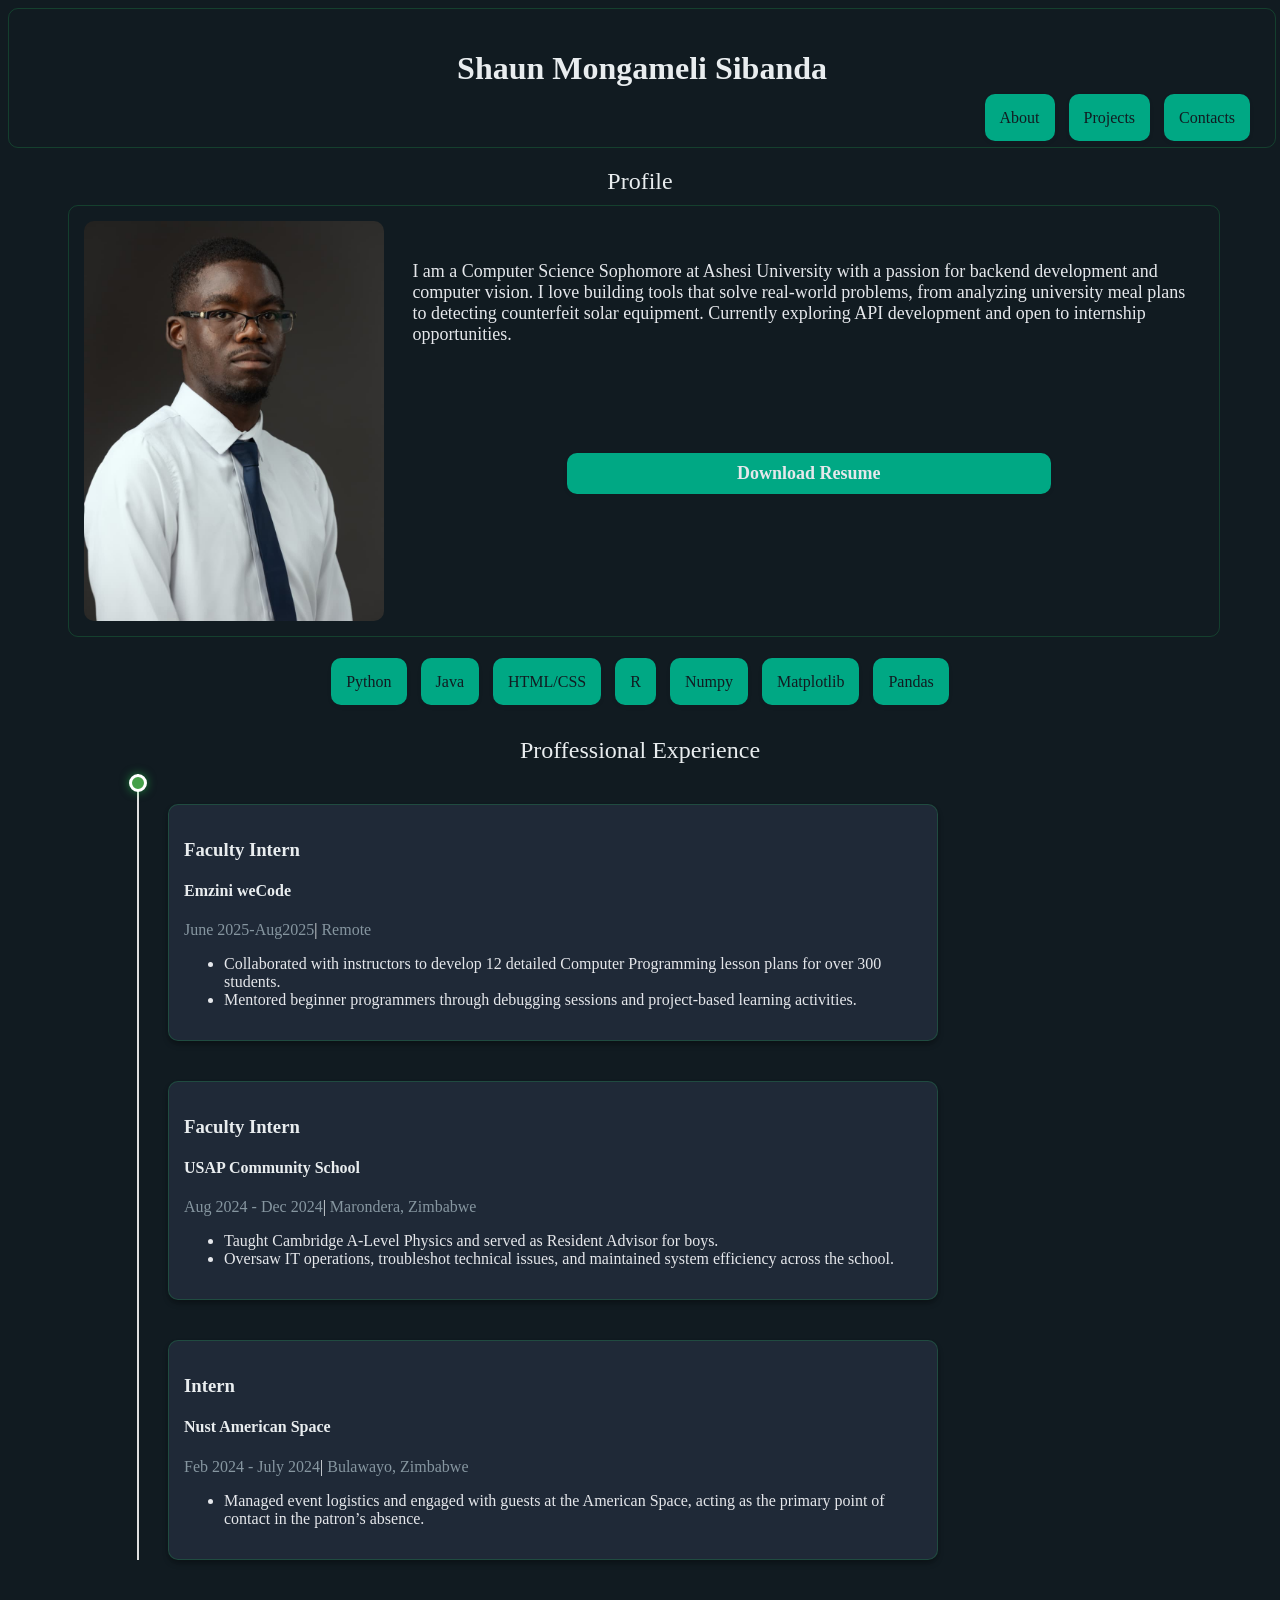
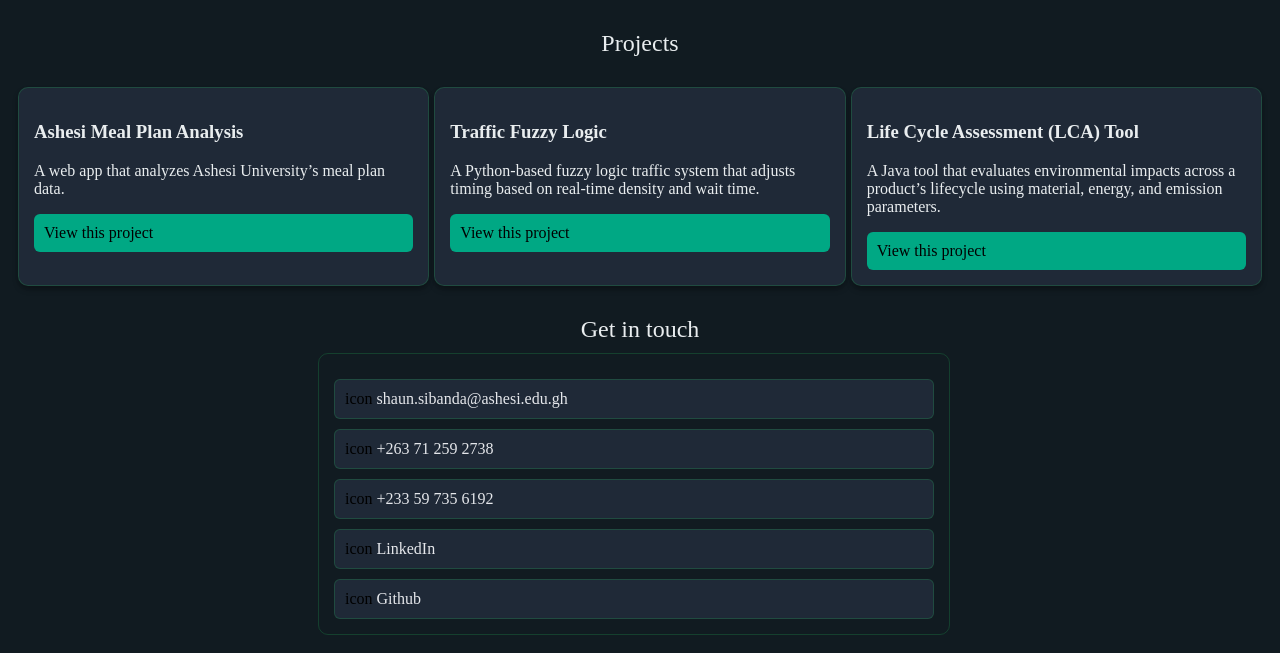
==== index.html @ 1f862bcc "removed the other paragraph" ====
<!DOCTYPE html>
<head>
    <title> Shaun Monga's Portfolio</title>
    <link rel="stylesheet" href="style.css">
    <meta name ="viewport" content="width=device-width, initial-scale=1.0">
</head> 

<body>
    <header>
        <h1>Shaun Mongameli Sibanda</h1>
        <nav class = "navigation">
            
            <a href="#about" class = "navig">About</a>
            <a href="#projects" class = "navig" >Projects</a>
            <a href="#contacts" class = "navig">Contacts</a>
            
        </nav>
    </header>
    <section id = "about">
    <h2 class = "headings">Profile</h2>
    
    <div class="container">
    <img src ="profile.jpeg" class = "image">
    <pre class = "text">I am a Computer Science Sophomore at Ashesi University with a passion for backend development and
computer vision. I love building tools that solve real-world problems, from analyzing university meal plans
to detecting counterfeit solar equipment. Currently exploring API development and open to internship
opportunities.

<br>
                    <h4 class="resume"><a href="resume.pdf" download>Download Resume</a></h4>
                               
        </pre>
    </div>
    <br>
    <br>
    <div class="skills">
        <a class ="skill">Python</a>
        <a class ="skill">Java</a>
        <a class ="skill">HTML/CSS</a>
        <a class ="skill">R</a>
        <a class ="skill">Numpy</a>
        <a class ="skill">Matplotlib</a>
        <a class ="skill">Pandas</a>

    </div>
    

        
        

    
    
    </div>
    <br>
    <br>
    <div class ="work">
        <h2  class = "headings">Proffessional Experience</h2>
        <div class ="timeline-container">
            <div class ="timeline-line"></div>
            <div class="timeline-ball"></div>
            <div class ="timeline-content">
                <div class="job">
                    <h3>Faculty Intern</h3>
                    <h4>Emzini weCode</h4>
                    <span>June 2025-Aug2025</span>|
                    <span>Remote</span>
                    <ul class="bullets">
                        <li>Collaborated with instructors to develop 12 detailed Computer Programming lesson plans for over 300 students.</li>
                        <li>Mentored beginner programmers through debugging sessions and project-based learning activities.</li>
                    </ul>
                </div>
                <div class="job">
                    <h3>Faculty Intern</h3>
                    <h4>USAP Community School</h4>
                    <span>Aug 2024 - Dec 2024</span>|
                    <span>Marondera, Zimbabwe</span>
                    <ul class="bullets">
                        <li>Taught Cambridge A-Level Physics and served as Resident Advisor for boys.</li>
                        <li>Oversaw IT operations, troubleshot technical issues, and maintained system efficiency across the school.</li>
                    </ul>
                </div>
                <div class="job">
                    <h3>Intern</h3>
                    <h4>Nust American Space</h4>
                    <span>Feb 2024 - July 2024</span>|
                    <span>Bulawayo, Zimbabwe</span>
                    <ul class="bullets">
                        <li>Managed event logistics and engaged with guests at the American Space, acting as the primary point of contact in the patron’s absence.</li>
                        
                    </ul>
                </div>
            </div>
        </div>
    </div>
    </section>
  
   
    <section id = "projects"> 
        <h2 class ="headings">Projects</h2>
        <div class = "grid">
        <div class = "card">
            <h3>Ashesi Meal Plan Analysis</h3>
            <p> A web app that analyzes Ashesi University’s meal plan data.</p>
            <a href = "https://github.com/avatarmongacancode34/Meal-Plan-Analysis.git"> View this project</a>
            
        </div>
        <div class = "card">
            <h3> Traffic Fuzzy Logic</h3>
            <p>A Python-based fuzzy logic traffic system that adjusts timing based on real-time density and wait time.</p>
            <a href = "https://github.com/avatarmongacancode34/Discrete_final"> View this project</a>
             </div>
        <div class ="card">
            <h3>Life Cycle Assessment (LCA) Tool</h3>
            <p>A Java tool that evaluates environmental impacts across a product’s lifecycle using material, energy, and emission parameters.</p>
            <a href = "https://github.com/AstroPolymorphius/ECOCYCLE/tree/main/ECOCYCLE%20PROJECT"> View this project</a>

        </div>
       
        </div>
        </section>
        <section id ="contacts">
            <h2 class = "headings">Get in touch </h2>
            <div class = "contacts-container">
                <div class = "contact">
                   icon <a href="mailto:shaun.sibanda@ashesi.edu.gh">shaun.sibanda@ashesi.edu.gh</a>
                </div>
                <div class = "contact">
                    icon <a href="tel:+263712592738">+263 71 259 2738</a>
                </div>
                <div class = "contact">
                    icon <a href="tel:+233597356192">+233 59 735 6192</a>
                </div>
                <div class = "contact">
                    icon <a href="https://www.linkedin.com/in/shaun-monga">LinkedIn</a>
                </div>
                <div class = "contact">
                    icon <a href="https://github.com/avatarmongacancode34">Github</a>
                </div>

                


            </div>

        </section>
       
        
        
       
    
    
</body>


</html>
---- style.css ----
header,footer {
          padding: 20px;
          text-align: center;
          border-radius: 10px;
          transition: transform 0.2s;
          border: 1px solid rgba(37,211,102,0.2);
          width: 97%;
          
          
      }

body {
          font-family: 'Times New Roman', Times, serif;
          background:#111B21;
          color:#E9edef;
          font-weight: 500;
          background-image: linear-gradient(rgba(255,255,255,0.05) 1px transparent 1px),near-gradient(90deg,rgba(255,255,255,0.05) 1px transparent 1px);
          background-size: 40px 40px;
          background-attachment: fixed;


         
          
      }

.card {
          background: #1F2937;
          padding: 15px;
          border-radius: 10px;
          box-shadow: 0 4px 6px -1px rgba(0,0,0,0.3), 0 2px 4px -1px rgba(0,0,0,0.1);
          transition: transform 0.2s;
          border: 1px solid rgba(37,211,102,0.2);
      }
.grid {
          display: grid;
          grid-template-columns: repeat(auto-fit, minmax(100px, 1fr));
          gap: 5px;
          margin-top: 20px;
          grid-column: span 1;
      }
.card:hover {
          transform: translateY(-4px);
          box-shadow: 0 6px 12px rgba(0,0,0,0.1);
      }


.card a:hover{
    background: #005c4b;
}


.card a {
          text-decoration: none;
          display: block;
          padding: 10px;
          background: #00a884;
          color: black;
          border-radius: 6px;
          font-weight: 500;
          margin-top: 10px;
      }
.image{
    position: relative;
    top: 0;
    left: 0;
    width: 300px;
    border-radius: 10px;
    margin-right: 10px;

}
.container{
    display: flex;
    align-items: center;
    padding: 15px;
    border-radius: 10px;
    transition: transform 0.2s;
    border: 1px solid rgba(37,211,102,0.2);
    width: 90%;
    margin-left: 50px;
}
.text{
    text-decoration: none;
          display: block;
          padding: 10px;
          border-radius: 10px;
          font-weight: 500;
          margin: auto;
          font-family: 'Times New Roman', Times, serif;
          color: #E5E7EB;
          font-size: large;
          
}
.headings{
    text-align: center;
    text-decoration: none;
          display: block;
          padding: 10px;
         
          border-radius: 10px;
          font-weight: 500;
          margin: auto;
          width: 60%;
          
}
.navigation{
    padding: auto;
    text-align: end;
    

}
.navig{
    
          
          padding: 15px;
          border-radius: 10px;
          box-shadow: 0 2px 5px rgba(0,0,0,0.05);
          color:#111b21;
          transition: transform 0.2s;
          background: #00a884;
          margin: 0 5px;
      
}
.navig:hover {
          
          background: #005c4b;
      }
a{
    text-decoration: none;
    color: #E5E7EB ;
}
section{
    padding: 10px;
}
.timeline-container{
    position: relative;
   padding-left: 20px;
    max-width: 800px;
    margin-left: 100px;
}
.timeline-line{
    position: absolute;
    left:20px;
    top:0;
    bottom:0;
    width: 2px;
    background-color: #e0e0e0;
    z-index: 1;
    transform: translateX(-50%);
}
.timeline-ball{
    position: sticky;
    top:50px;
    left:20px;
    width: 12px;
    height: 12px;
    background-color: #45a049;
    border-radius: 50%;
    border: 3px solid white;
    box-shadow: 0 0 10px rgba(37, 235, 86, 0.5);
    z-index: 2;
    transform: translateX(-50%);
    margin-bottom: 12px;
}
.timeline-content{
    padding-left: 30px;

}
.job{
    margin-bottom: 40px;
    position: relative;
    background: #1F2937;
    padding: 15px;
    border-radius: 10px;
    box-shadow: 0 4px 6px -1px rgba(0,0,0,0.3), 0 2px 4px -1px rgba(0,0,0,0.1);
    transition: transform 0.2s;
    border: 1px solid rgba(37,211,102,0.2);
   
}

h1,h2,h3,h4,p,pre,header{
    color:#e9edef;
    
}
span{
    color:#8696a0;
}
li{
    color:#E5E7EB;
}
.contacts-container {
          
          padding: 15px;
          border-radius: 10px;
          
          transition: transform 0.2s;
          border: 1px solid rgba(37,211,102,0.2);
          margin-left: 300px;
          width: 600px;
      }
.contact{
        text-decoration: none;
          display: block;
          padding: 10px;
          background: #1F2937;
          color: black;
          border-radius: 6px;
          font-weight: 500;
          margin-top: 10px;
          border: 1px solid rgba(37,211,102,0.2);

}
.contact:hover{
    background: #00a884;

}
.skills{
    padding: auto;
    text-align: center;
    

}
.skill{
    
          
          padding: 15px;
          border-radius: 10px;
          box-shadow: 0 2px 5px rgba(0,0,0,0.05);
          color:#111b21;
          transition: transform 0.2s;
          background: #00a884;
          margin: 0 5px;
      
}
.resume{
    text-align: center;
        padding: 10px;
          border-radius: 10px;
          box-shadow: 0 2px 5px rgba(0,0,0,0.05);
          transition: transform 0.2s;
          background: #00a884;
          width: 60%;
          margin-left: 20%;
          
         

}
.resume:hover{
    background: #005c4b;

}
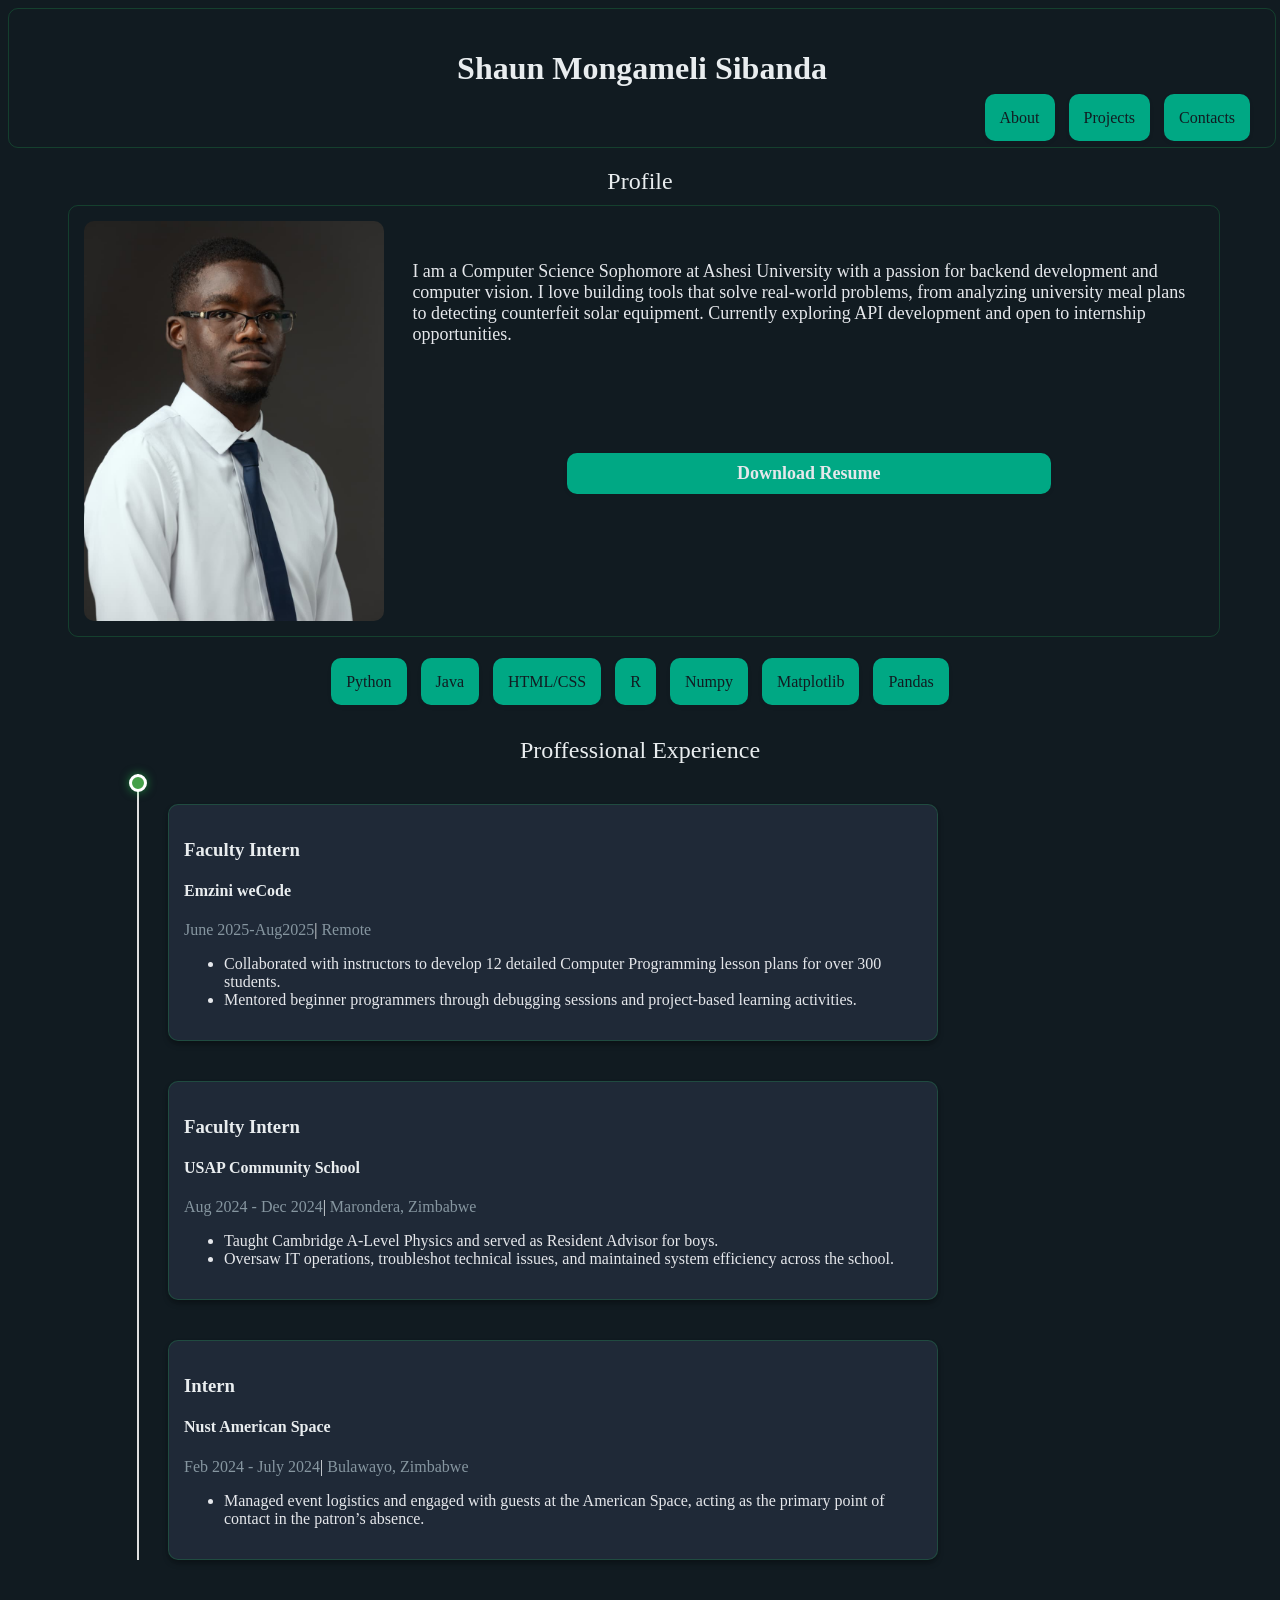
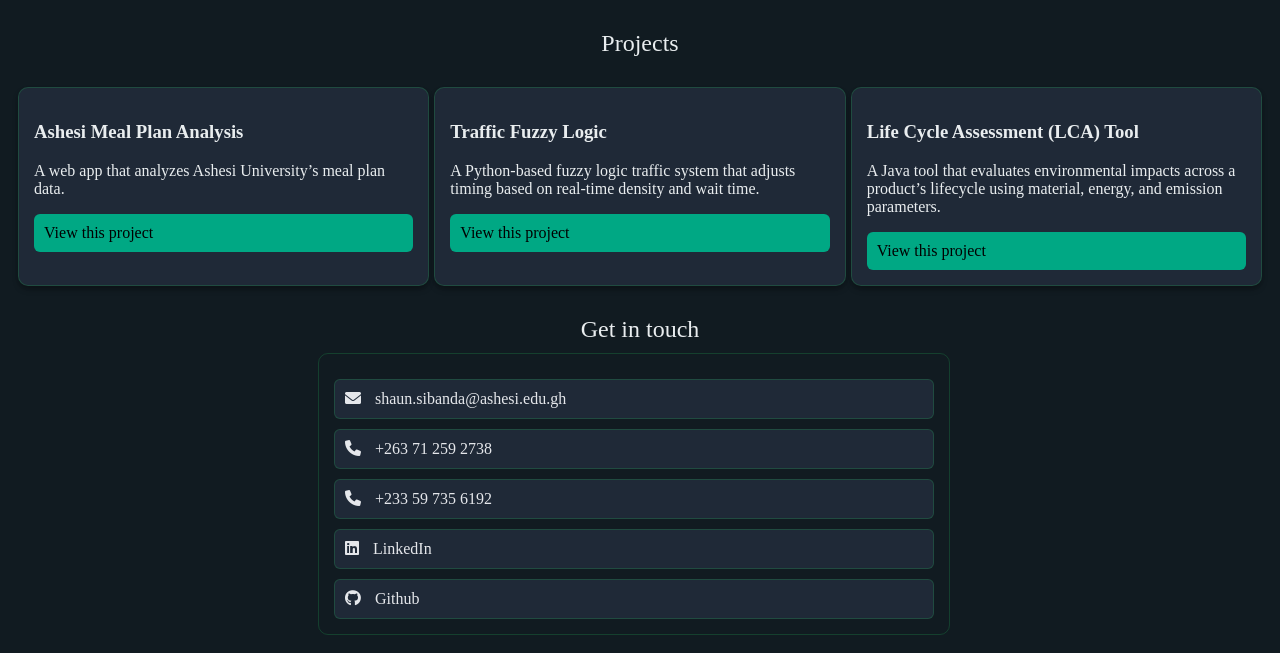
==== commit 8a4071e1: "fixed icons" ====
--- a/index.html
+++ b/index.html
@@ -3,7 +3,9 @@
     <title> Shaun Monga's Portfolio</title>
     <link rel="stylesheet" href="style.css">
     <meta name ="viewport" content="width=device-width, initial-scale=1.0">
-</head> 
+    <link rel ="icon" href="https://img.icons8.com/?size=100&id=111047&format=png&color=40C057" type="image/x-icon">
+</head>
+<link rel="stylesheet" href="https://cdnjs.cloudflare.com/ajax/libs/font-awesome/6.0.0/css/all.min.css"> 
 
 <body>
     <header>
@@ -122,19 +124,26 @@
             <h2 class = "headings">Get in touch </h2>
             <div class = "contacts-container">
                 <div class = "contact">
-                   icon <a href="mailto:shaun.sibanda@ashesi.edu.gh">shaun.sibanda@ashesi.edu.gh</a>
+                    <i class="fas fa-envelope"></i>
+                   <a href="mailto:shaun.sibanda@ashesi.edu.gh">shaun.sibanda@ashesi.edu.gh</a>
                 </div>
                 <div class = "contact">
-                    icon <a href="tel:+263712592738">+263 71 259 2738</a>
+
+                    <i class="fas fa-phone"></i>
+                    <a href="tel:+263712592738">+263 71 259 2738</a>
                 </div>
                 <div class = "contact">
-                    icon <a href="tel:+233597356192">+233 59 735 6192</a>
+                    <i class="fas fa-phone"></i>
+                    <a href="tel:+233597356192">+233 59 735 6192</a>
                 </div>
                 <div class = "contact">
-                    icon <a href="https://www.linkedin.com/in/shaun-monga">LinkedIn</a>
+                    <i class="fab fa-linkedin"></i>
+                    <a href="https://www.linkedin.com/in/shaun-monga">LinkedIn</a>
                 </div>
                 <div class = "contact">
-                    icon <a href="https://github.com/avatarmongacancode34">Github</a>
+                    <i class="fab fa-github"></i> 
+    <a href="https://github.com/avatarmongacancode34">Github</a>
+                    
                 </div>
 
                 
--- a/style.css
+++ b/style.css
@@ -249,3 +249,7 @@
     background: #005c4b;
 
 }
+.contact i{
+    color: #E5E7EB;
+    margin-right: 10px;
+}
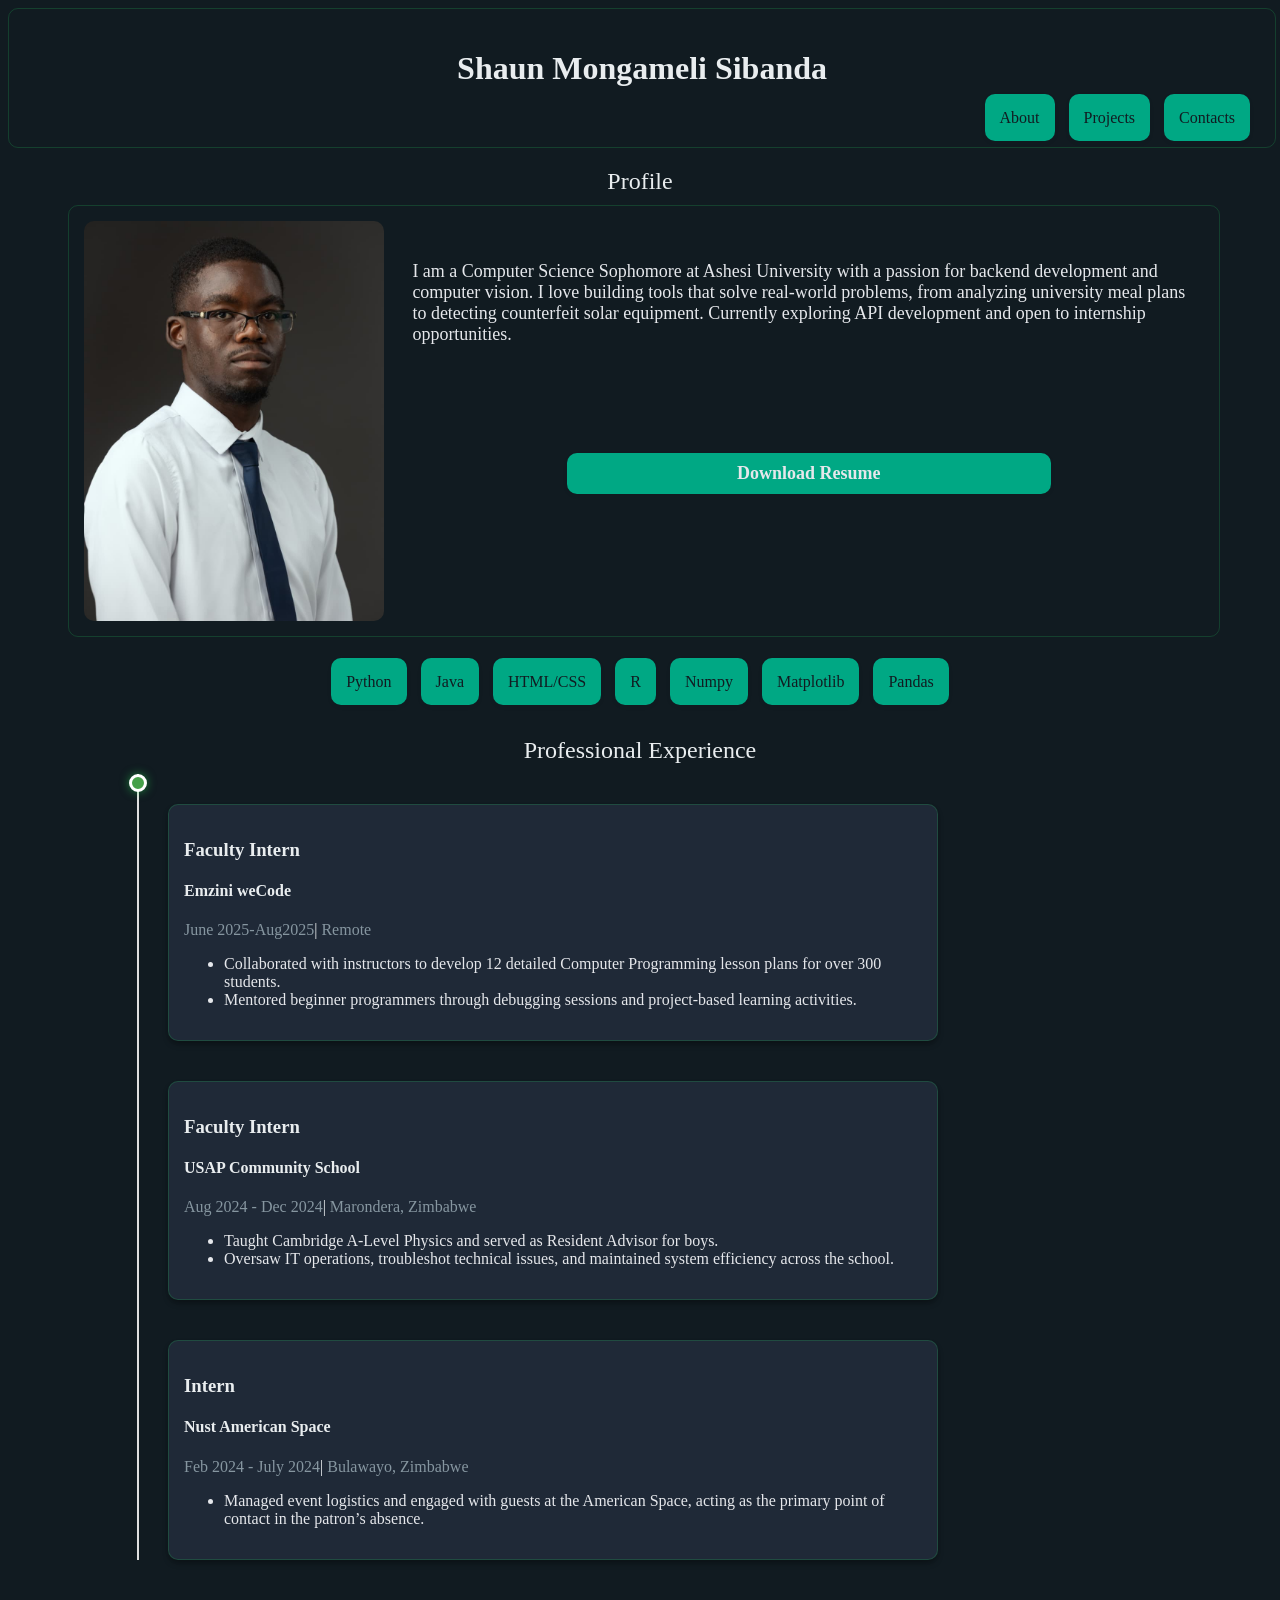
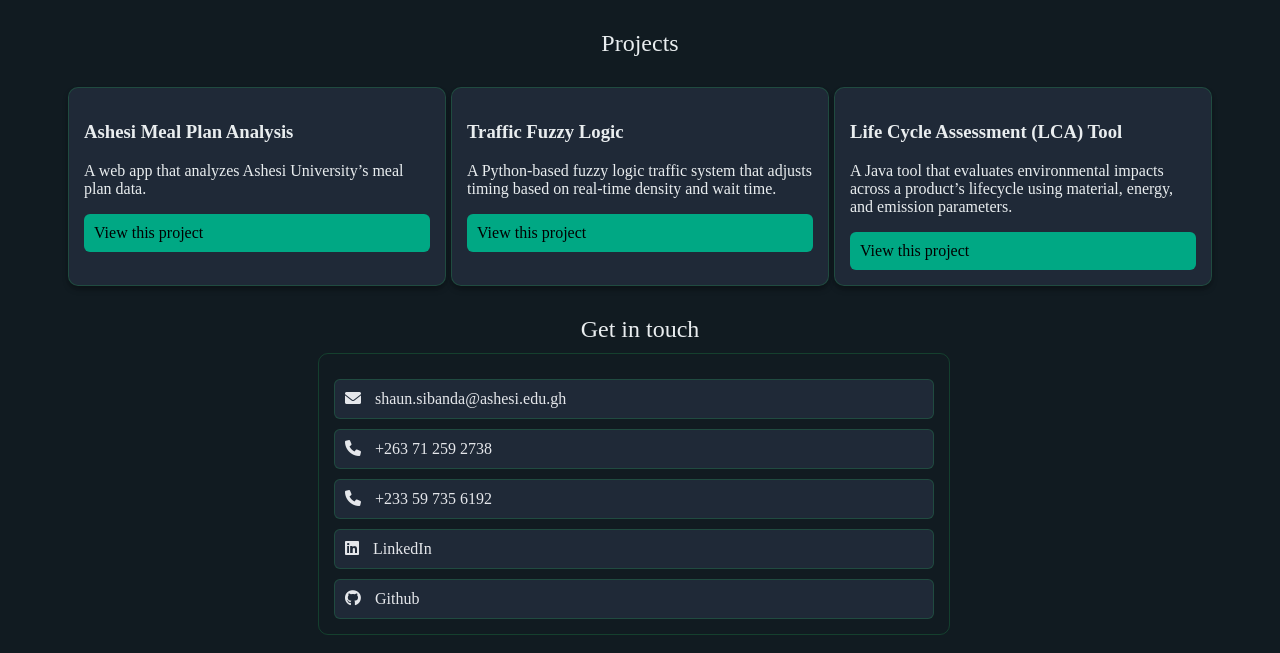
==== commit 384fad71: "fixed projects layout" ====
--- a/index.html
+++ b/index.html
@@ -56,7 +56,7 @@
     <br>
     <br>
     <div class ="work">
-        <h2  class = "headings">Proffessional Experience</h2>
+        <h2  class = "headings">Professional Experience</h2>
         <div class ="timeline-container">
             <div class ="timeline-line"></div>
             <div class="timeline-ball"></div>
@@ -97,7 +97,7 @@
     </section>
   
    
-    <section id = "projects"> 
+    <section id = "projects" class = "projects"> 
         <h2 class ="headings">Projects</h2>
         <div class = "grid">
         <div class = "card">
--- a/style.css
+++ b/style.css
@@ -253,3 +253,7 @@
     color: #E5E7EB;
     margin-right: 10px;
 }
+.projects{
+    margin-left: 50px;
+    margin-right: 50px;
+}
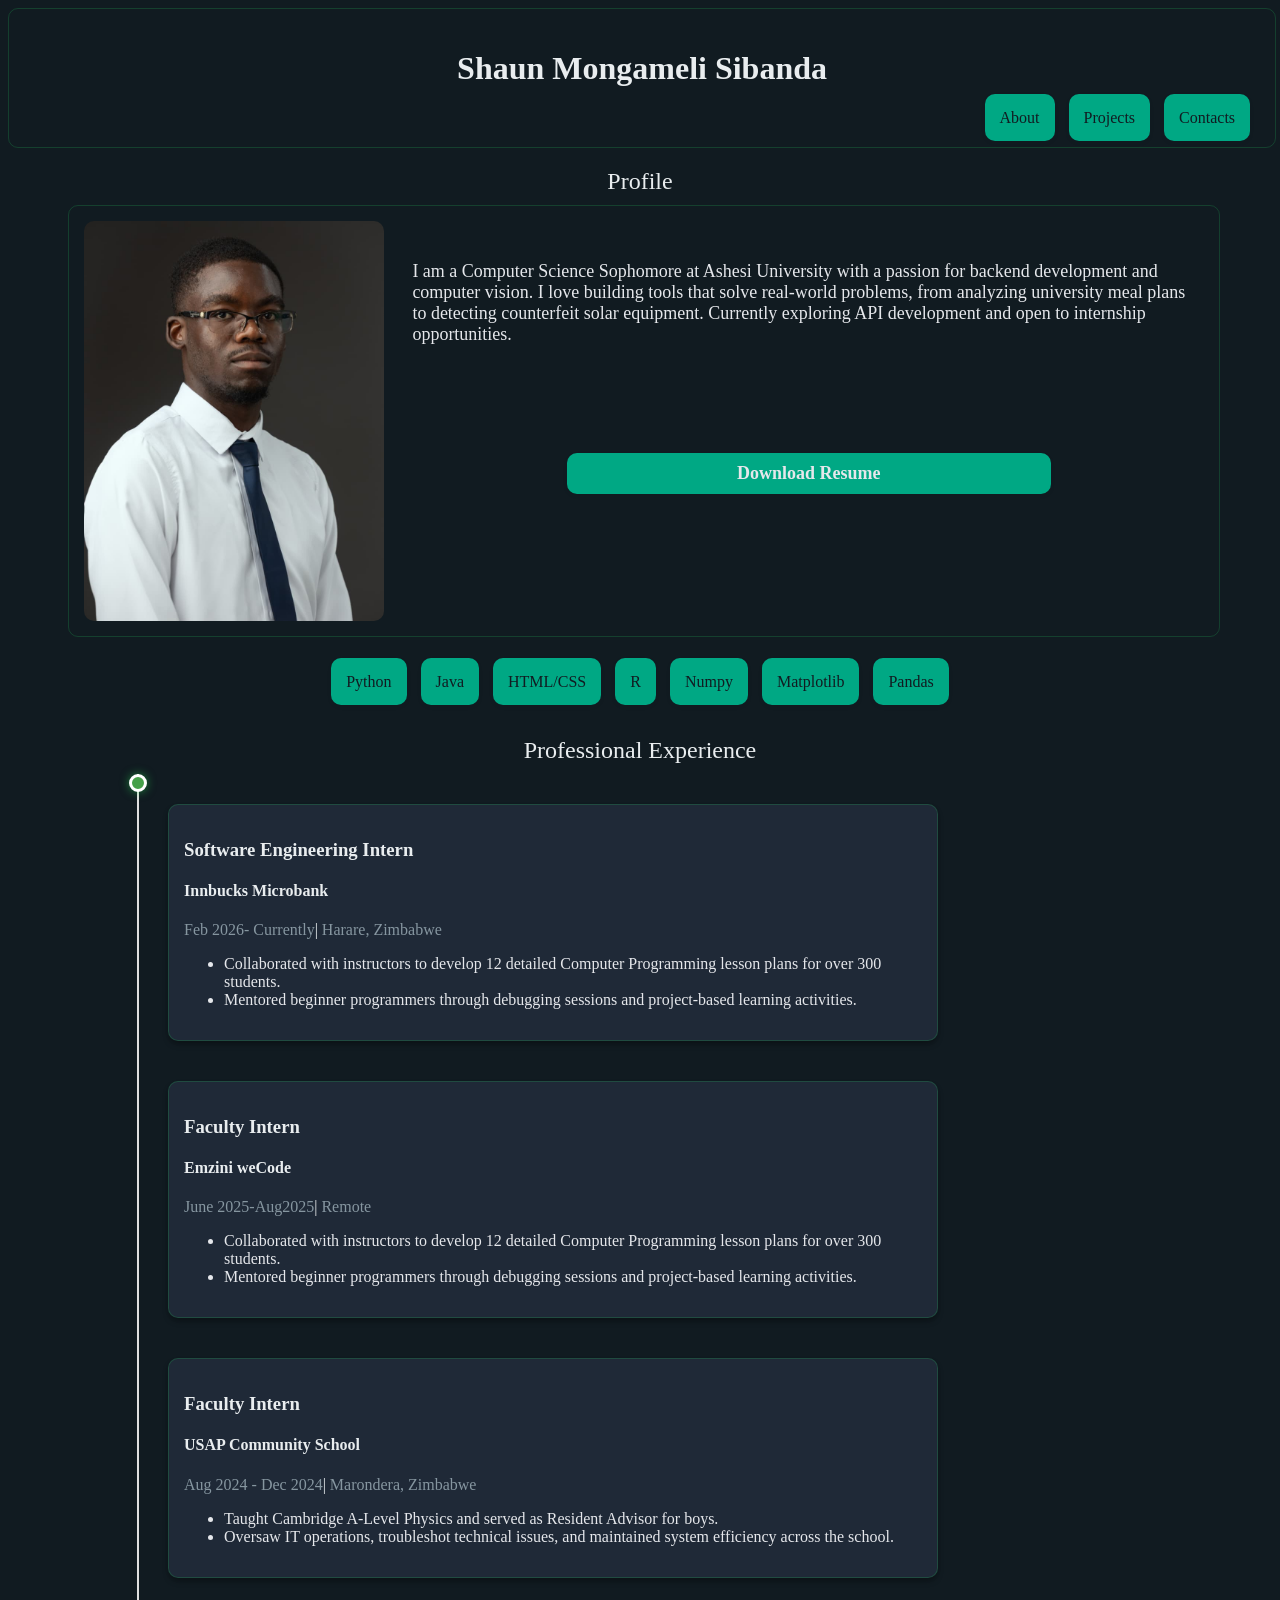
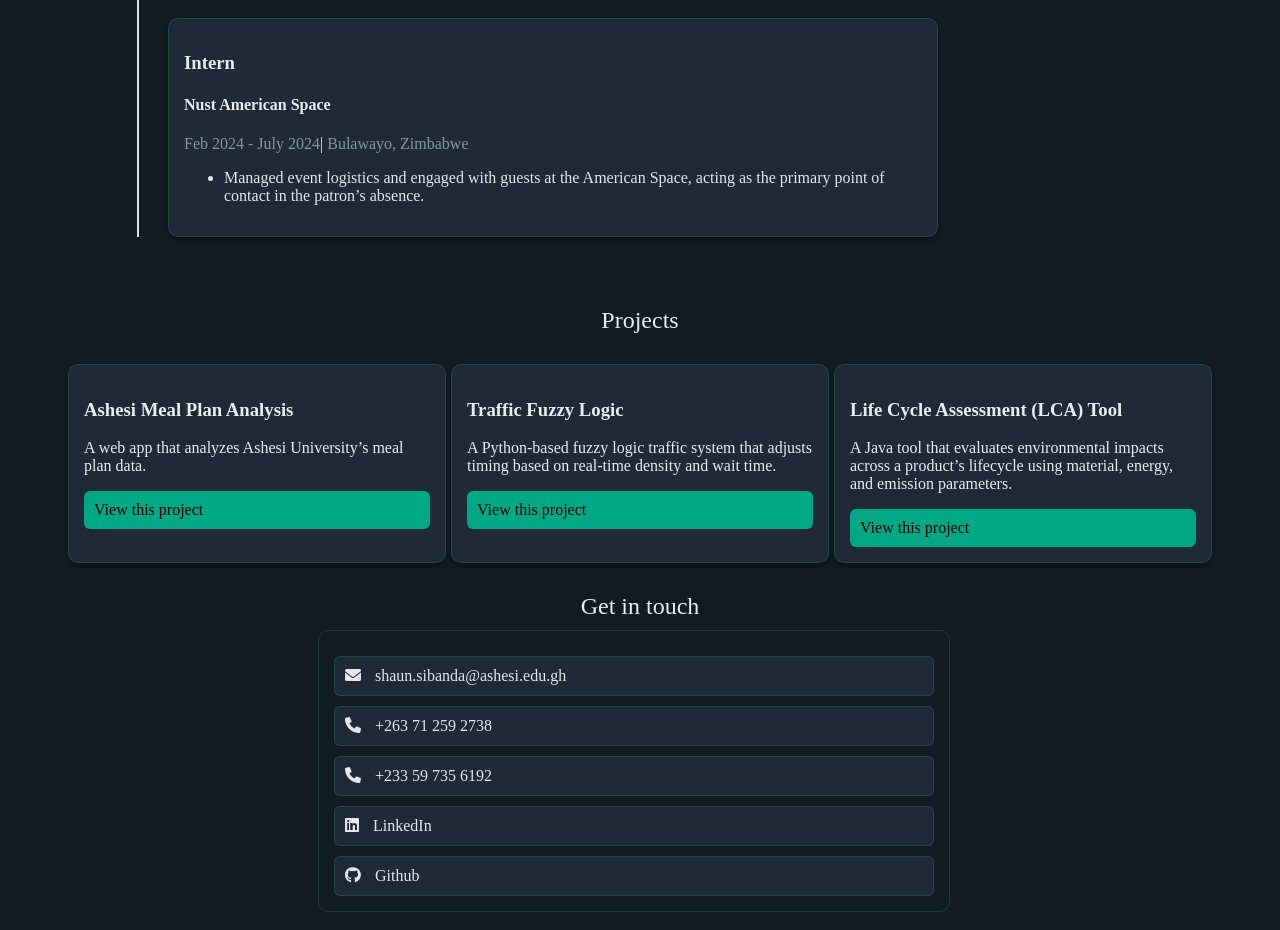
==== commit a5050887: "fixed the folder issue" ====
--- a/index.html
+++ b/index.html
@@ -61,6 +61,16 @@
             <div class ="timeline-line"></div>
             <div class="timeline-ball"></div>
             <div class ="timeline-content">
+                <div class="job">
+                    <h3>Software Engineering Intern</h3>
+                    <h4>Innbucks Microbank</h4>
+                    <span>Feb 2026- Currently</span>|
+                    <span>Harare, Zimbabwe</span>
+                    <ul class="bullets">
+                        <li>Collaborated with instructors to develop 12 detailed Computer Programming lesson plans for over 300 students.</li>
+                        <li>Mentored beginner programmers through debugging sessions and project-based learning activities.</li>
+                    </ul>
+                </div>
                 <div class="job">
                     <h3>Faculty Intern</h3>
                     <h4>Emzini weCode</h4>
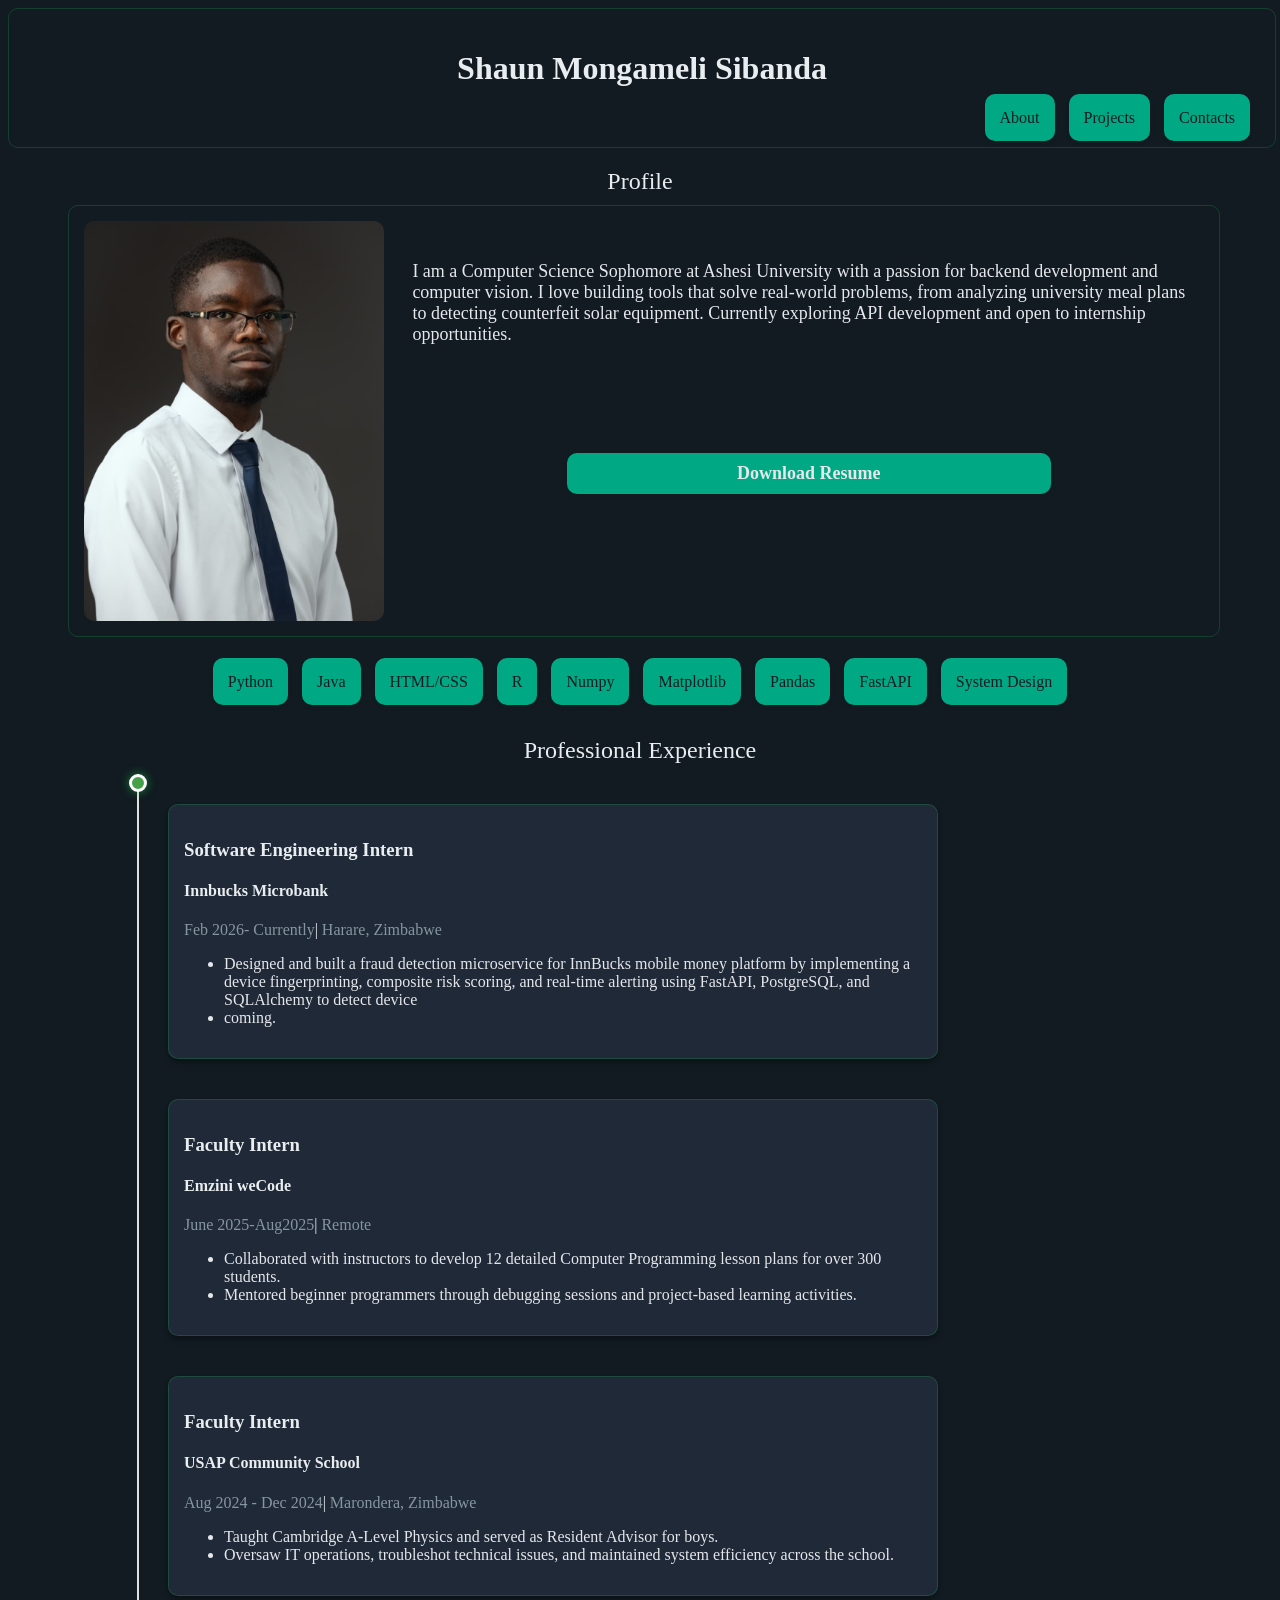
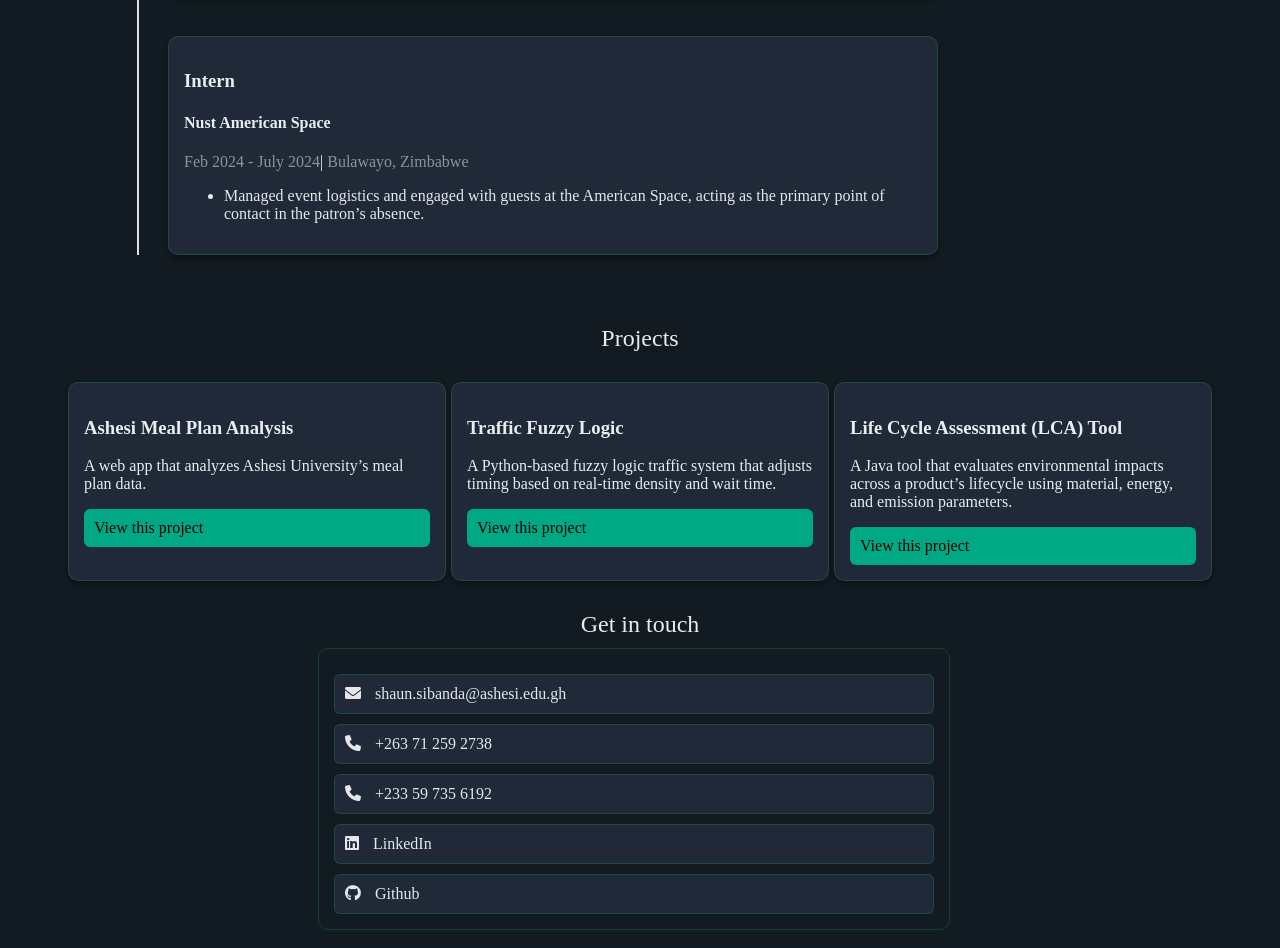
==== commit a26e139e: "Update index.html added innbucks experience" ====
--- a/index.html
+++ b/index.html
@@ -43,6 +43,9 @@
         <a class ="skill">Numpy</a>
         <a class ="skill">Matplotlib</a>
         <a class ="skill">Pandas</a>
+        <a class ="skill">FastAPI</a>
+        <a class ="skill">System Design</a>
+        
 
     </div>
     
@@ -67,8 +70,9 @@
                     <span>Feb 2026- Currently</span>|
                     <span>Harare, Zimbabwe</span>
                     <ul class="bullets">
-                        <li>Collaborated with instructors to develop 12 detailed Computer Programming lesson plans for over 300 students.</li>
-                        <li>Mentored beginner programmers through debugging sessions and project-based learning activities.</li>
+                        <li>Designed and built a fraud detection microservice for InnBucks mobile money platform by implementing a device fingerprinting, composite risk scoring, and real-time 
+alerting using FastAPI, PostgreSQL, and SQLAlchemy to detect device 
+                        <li>coming.</li>
                     </ul>
                 </div>
                 <div class="job">
@@ -171,4 +175,4 @@
 </body>
 
 
-</html>+</html>
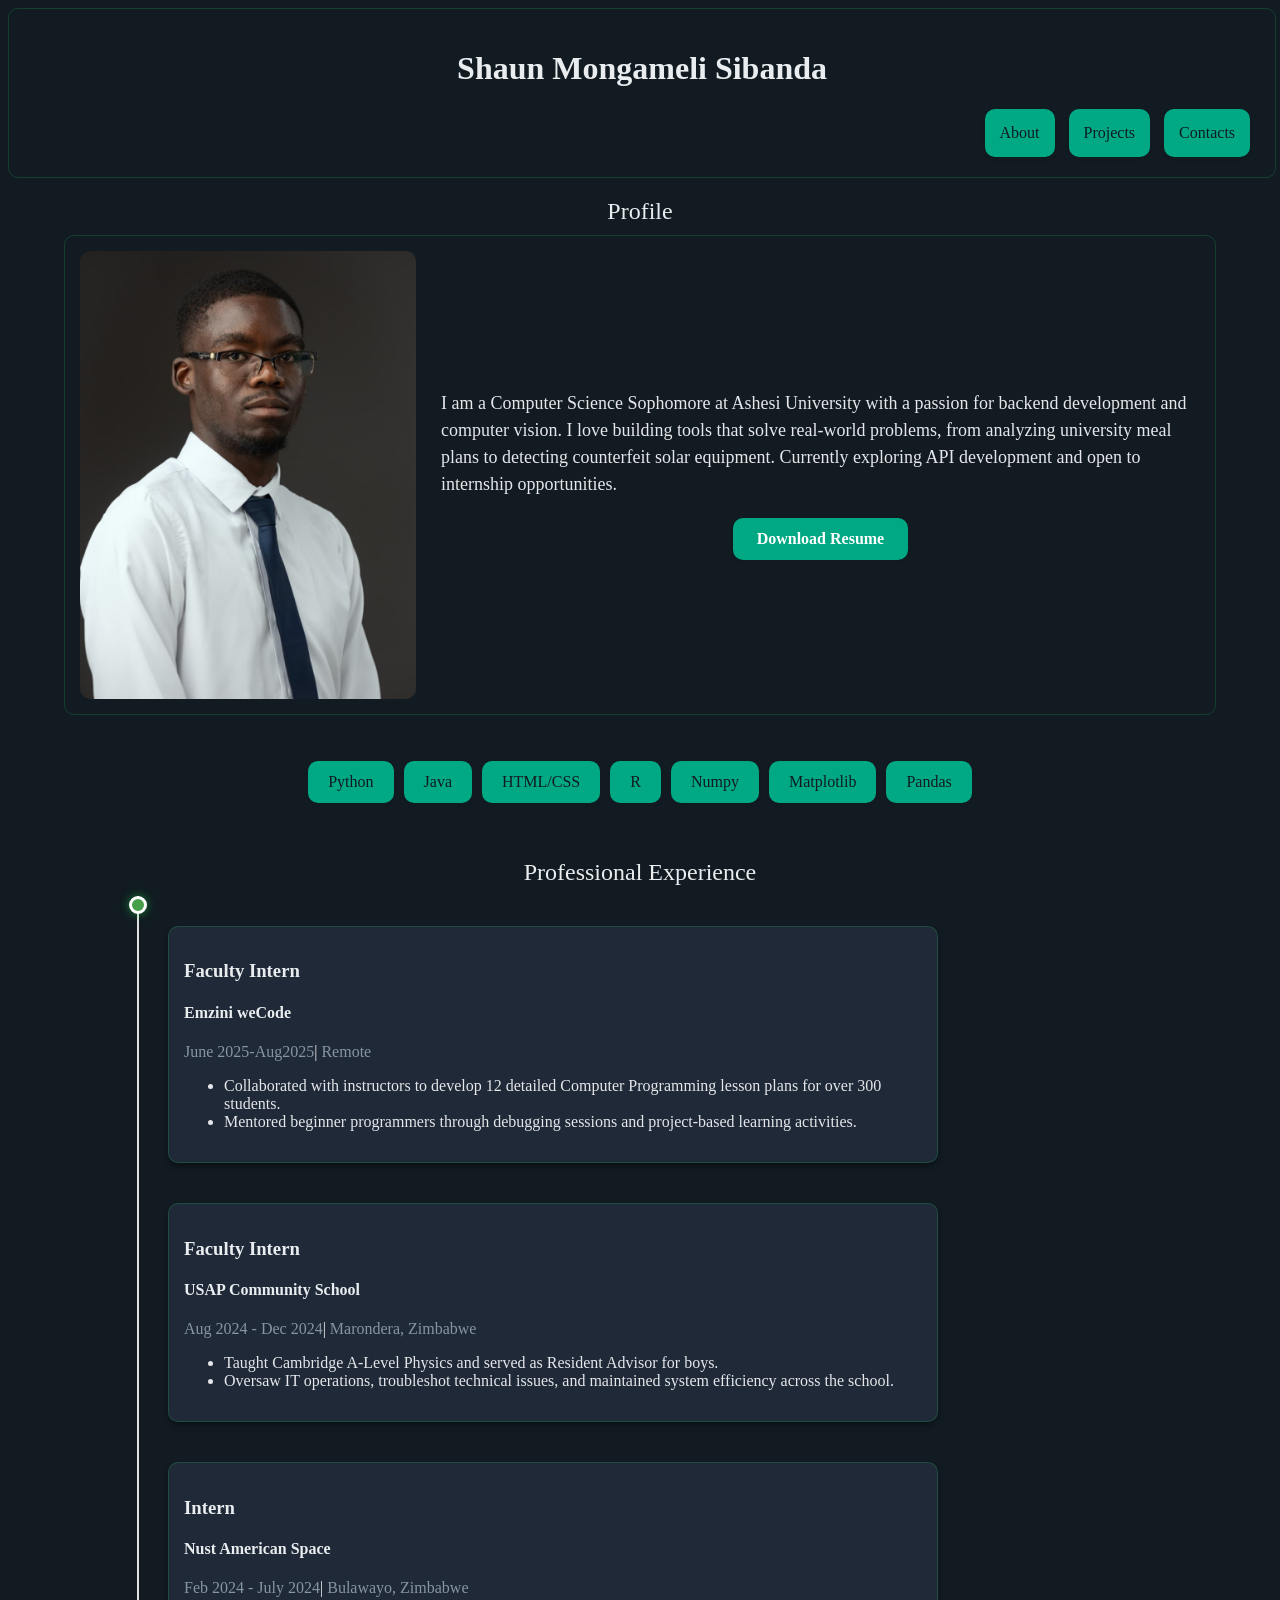
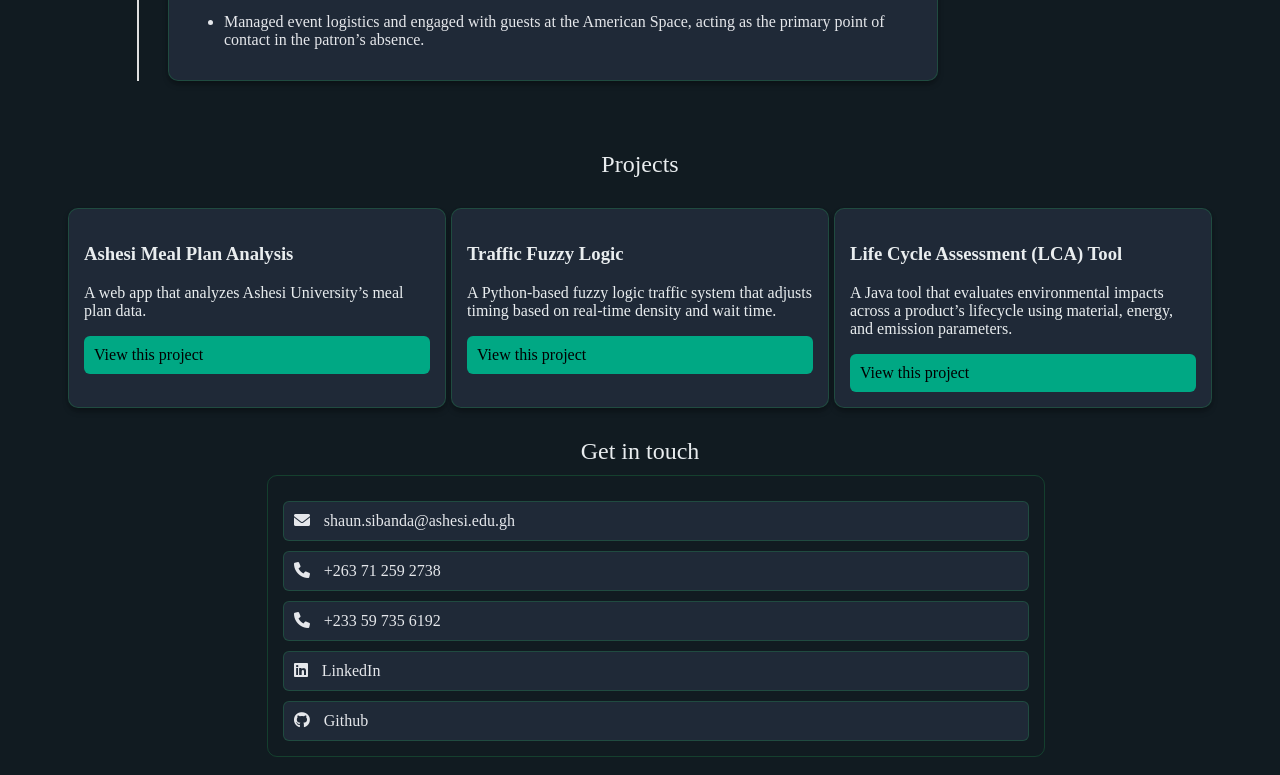
==== commit b50319c5: "fixed layout upto timeline ball" ====
--- a/index.html
+++ b/index.html
@@ -23,16 +23,17 @@
     
     <div class="container">
     <img src ="profile.jpeg" class = "image">
-    <pre class = "text">I am a Computer Science Sophomore at Ashesi University with a passion for backend development and
+    <div class = "text">
+        <p class="bio">
+            I am a Computer Science Sophomore at Ashesi University with a passion for backend development and
 computer vision. I love building tools that solve real-world problems, from analyzing university meal plans
 to detecting counterfeit solar equipment. Currently exploring API development and open to internship
 opportunities.
-
-<br>
-                    <h4 class="resume"><a href="resume.pdf" download>Download Resume</a></h4>
-                               
-        </pre>
-    </div>
+        </p>
+        <a class ="resume" href="resume.pdf" download>Download Resume</a>                      
+        </div>
+ </div>
+ 
     <br>
     <br>
     <div class="skills">
@@ -43,9 +44,6 @@
         <a class ="skill">Numpy</a>
         <a class ="skill">Matplotlib</a>
         <a class ="skill">Pandas</a>
-        <a class ="skill">FastAPI</a>
-        <a class ="skill">System Design</a>
-        
 
     </div>
     
@@ -64,17 +62,6 @@
             <div class ="timeline-line"></div>
             <div class="timeline-ball"></div>
             <div class ="timeline-content">
-                <div class="job">
-                    <h3>Software Engineering Intern</h3>
-                    <h4>Innbucks Microbank</h4>
-                    <span>Feb 2026- Currently</span>|
-                    <span>Harare, Zimbabwe</span>
-                    <ul class="bullets">
-                        <li>Designed and built a fraud detection microservice for InnBucks mobile money platform by implementing a device fingerprinting, composite risk scoring, and real-time 
-alerting using FastAPI, PostgreSQL, and SQLAlchemy to detect device 
-                        <li>coming.</li>
-                    </ul>
-                </div>
                 <div class="job">
                     <h3>Faculty Intern</h3>
                     <h4>Emzini weCode</h4>
@@ -175,4 +162,4 @@
 </body>
 
 
-</html>
+</html>
--- a/style.css
+++ b/style.css
@@ -1,4 +1,19 @@
 
+body {
+          font-family: 'Times New Roman', Times, serif;
+          background:#111B21;
+          color:#E9edef;
+          font-weight: 500;
+          background-image: linear-gradient(rgba(255,255,255,0.05) 1px transparent 1px),linear-gradient(90deg,rgba(255,255,255,0.05) 1px transparent 1px);
+          background-size: 40px 40px;
+          background-attachment: fixed; 
+          
+      }
+
+h1,h2,h3,h4,p,pre,header{
+    color:#e9edef;
+    
+}
 header,footer {
           padding: 20px;
           text-align: center;
@@ -6,49 +21,49 @@
           transition: transform 0.2s;
           border: 1px solid rgba(37,211,102,0.2);
           width: 97%;
-          
-          
+          margin: 0 auto; 
       }
-
-body {
-          font-family: 'Times New Roman', Times, serif;
-          background:#111B21;
-          color:#E9edef;
-          font-weight: 500;
-          background-image: linear-gradient(rgba(255,255,255,0.05) 1px transparent 1px),near-gradient(90deg,rgba(255,255,255,0.05) 1px transparent 1px);
-          background-size: 40px 40px;
-          background-attachment: fixed;
-
-
-         
-          
+.navigation{
+    padding: auto;
+    text-align: end;
+}
+.navig{   display: inline-block;
+          padding: 15px;
+          border-radius: 10px;
+          box-shadow: 0 2px 5px rgba(0,0,0,0.05);
+          color:#111b21;
+          transition: transform 0.2s;
+          background: #00a884;
+          margin: 0 5px;
+      
+}
+.navig:hover {    
+          background: #005c4b;
       }
+
+
 
 .card {
           background: #1F2937;
           padding: 15px;
           border-radius: 10px;
           box-shadow: 0 4px 6px -1px rgba(0,0,0,0.3), 0 2px 4px -1px rgba(0,0,0,0.1);
-          transition: transform 0.2s;
+          transition: transform 0.2s, box-shadow 0.2s;
           border: 1px solid rgba(37,211,102,0.2);
-      }
-.grid {
-          display: grid;
-          grid-template-columns: repeat(auto-fit, minmax(100px, 1fr));
-          gap: 5px;
-          margin-top: 20px;
-          grid-column: span 1;
-      }
+}
 .card:hover {
           transform: translateY(-4px);
           box-shadow: 0 6px 12px rgba(0,0,0,0.1);
-      }
+}
+
+
+
+
 
 
 .card a:hover{
     background: #005c4b;
 }
-
 
 .card a {
           text-decoration: none;
@@ -59,16 +74,16 @@
           border-radius: 6px;
           font-weight: 500;
           margin-top: 10px;
-      }
-.image{
-    position: relative;
-    top: 0;
-    left: 0;
-    width: 300px;
-    border-radius: 10px;
-    margin-right: 10px;
-
-}
+          transition: background 0.2s;
+}
+
+.grid {
+          display: grid;
+          grid-template-columns: repeat(auto-fit, minmax(200px, 1fr));
+          gap: 5px;
+          margin-top: 20px;
+}
+
 .container{
     display: flex;
     align-items: center;
@@ -77,54 +92,71 @@
     transition: transform 0.2s;
     border: 1px solid rgba(37,211,102,0.2);
     width: 90%;
-    margin-left: 50px;
-}
+    margin: 0 auto;
+}
+
+
+
+.image{
+    width:30%;
+    border-radius: 10px;
+    margin-right: 25px;
+    flex-shrink: 0;
+
+
+}
+
 .text{
+          flex: 1;
+          min-width: 0;
+          display: flex;
+          flex-direction: column;
+          gap: 20px;}
+.bio{
+    margin: 0;
+    font-weight: 500;
+    font-family: 'Times New Roman', Times, serif;
+    color: #E5E7EB;
+    font-size: large;
+    line-height: 1.5;
+          
+}
+
+.resume{
+    text-align: center;
+    padding: 12px 24px;
+    border-radius: 10px;
+    box-shadow: 0 2px 5px rgba(0,0,0,0.05);
+    transition: all  0.2s ease;
+    background: #00a884;
+    max-width: 100%;
+    align-self: center;
+    color: white;
     text-decoration: none;
-          display: block;
-          padding: 10px;
-          border-radius: 10px;
-          font-weight: 500;
-          margin: auto;
-          font-family: 'Times New Roman', Times, serif;
-          color: #E5E7EB;
-          font-size: large;
-          
-}
+
+    font-weight: bold;
+          
+          
+         
+
+}
+.resume:hover{
+    background: #005c4b;
+
+}
+
 .headings{
     text-align: center;
-    text-decoration: none;
-          display: block;
-          padding: 10px;
-         
-          border-radius: 10px;
-          font-weight: 500;
-          margin: auto;
-          width: 60%;
-          
-}
-.navigation{
-    padding: auto;
-    text-align: end;
-    
-
-}
-.navig{
-    
-          
-          padding: 15px;
-          border-radius: 10px;
-          box-shadow: 0 2px 5px rgba(0,0,0,0.05);
-          color:#111b21;
-          transition: transform 0.2s;
-          background: #00a884;
-          margin: 0 5px;
-      
-}
-.navig:hover {
-          
-          background: #005c4b;
-      }
+    display: block;
+    padding: 10px;
+    border-radius: 10px;
+    font-weight: 500;
+    margin:0 auto;
+    width: 60%;
+          
+}
+
+
 a{
     text-decoration: none;
     color: #E5E7EB ;
@@ -136,7 +168,7 @@
     position: relative;
    padding-left: 20px;
     max-width: 800px;
-    margin-left: 100px;
+    margin: 0 auto 0 100px;
 }
 .timeline-line{
     position: absolute;
@@ -178,10 +210,7 @@
    
 }
 
-h1,h2,h3,h4,p,pre,header{
-    color:#e9edef;
-    
-}
+
 span{
     color:#8696a0;
 }
@@ -195,8 +224,8 @@
           
           transition: transform 0.2s;
           border: 1px solid rgba(37,211,102,0.2);
-          margin-left: 300px;
-          width: 600px;
+          margin-left: 20%;
+          width: 60%;
       }
 .contact{
         text-decoration: none;
@@ -215,40 +244,27 @@
 
 }
 .skills{
-    padding: auto;
+    display: flex;
     text-align: center;
+    flex-wrap: wrap;
+    justify-content: center;
+    gap: 10px;
+    padding: 10px;
+
+}
+.skill{
+    display: inline-flex;
+    align-items: center;
+    padding: 12px 20px;
+    border-radius: 10px;
+    box-shadow: 0 2px 5px rgba(0,0,0,0.05);
+    color:#111b21;
+    transition: transform 0.2s;
+    background: #00a884;
     
-
-}
-.skill{
-    
-          
-          padding: 15px;
-          border-radius: 10px;
-          box-shadow: 0 2px 5px rgba(0,0,0,0.05);
-          color:#111b21;
-          transition: transform 0.2s;
-          background: #00a884;
-          margin: 0 5px;
       
 }
-.resume{
-    text-align: center;
-        padding: 10px;
-          border-radius: 10px;
-          box-shadow: 0 2px 5px rgba(0,0,0,0.05);
-          transition: transform 0.2s;
-          background: #00a884;
-          width: 60%;
-          margin-left: 20%;
-          
-         
-
-}
-.resume:hover{
-    background: #005c4b;
-
-}
+
 .contact i{
     color: #E5E7EB;
     margin-right: 10px;
@@ -257,3 +273,51 @@
     margin-left: 50px;
     margin-right: 50px;
 }
+
+/*mobile phone*/
+@media (max-width: 600px) {
+  .grid {
+    grid-template-columns: 1fr;
+  }
+
+
+  
+
+
+  .timeline-container {
+    margin-left: 15px;
+    padding-left: 15px;
+  }
+
+
+  .container {
+    flex-direction: column;
+    margin: 0 15px;
+    width: auto;
+  }
+
+
+  .image {
+    width: 100%;
+    max-width: 100%;
+    margin-right: 0;
+    margin-bottom: 15px;
+  }
+
+
+  .headings {
+    width: 90%;
+  }
+
+
+  .resume {
+    max-width: 90%;
+  }
+
+
+  .projects {
+    padding: 0 15px;
+
+  }
+}
+
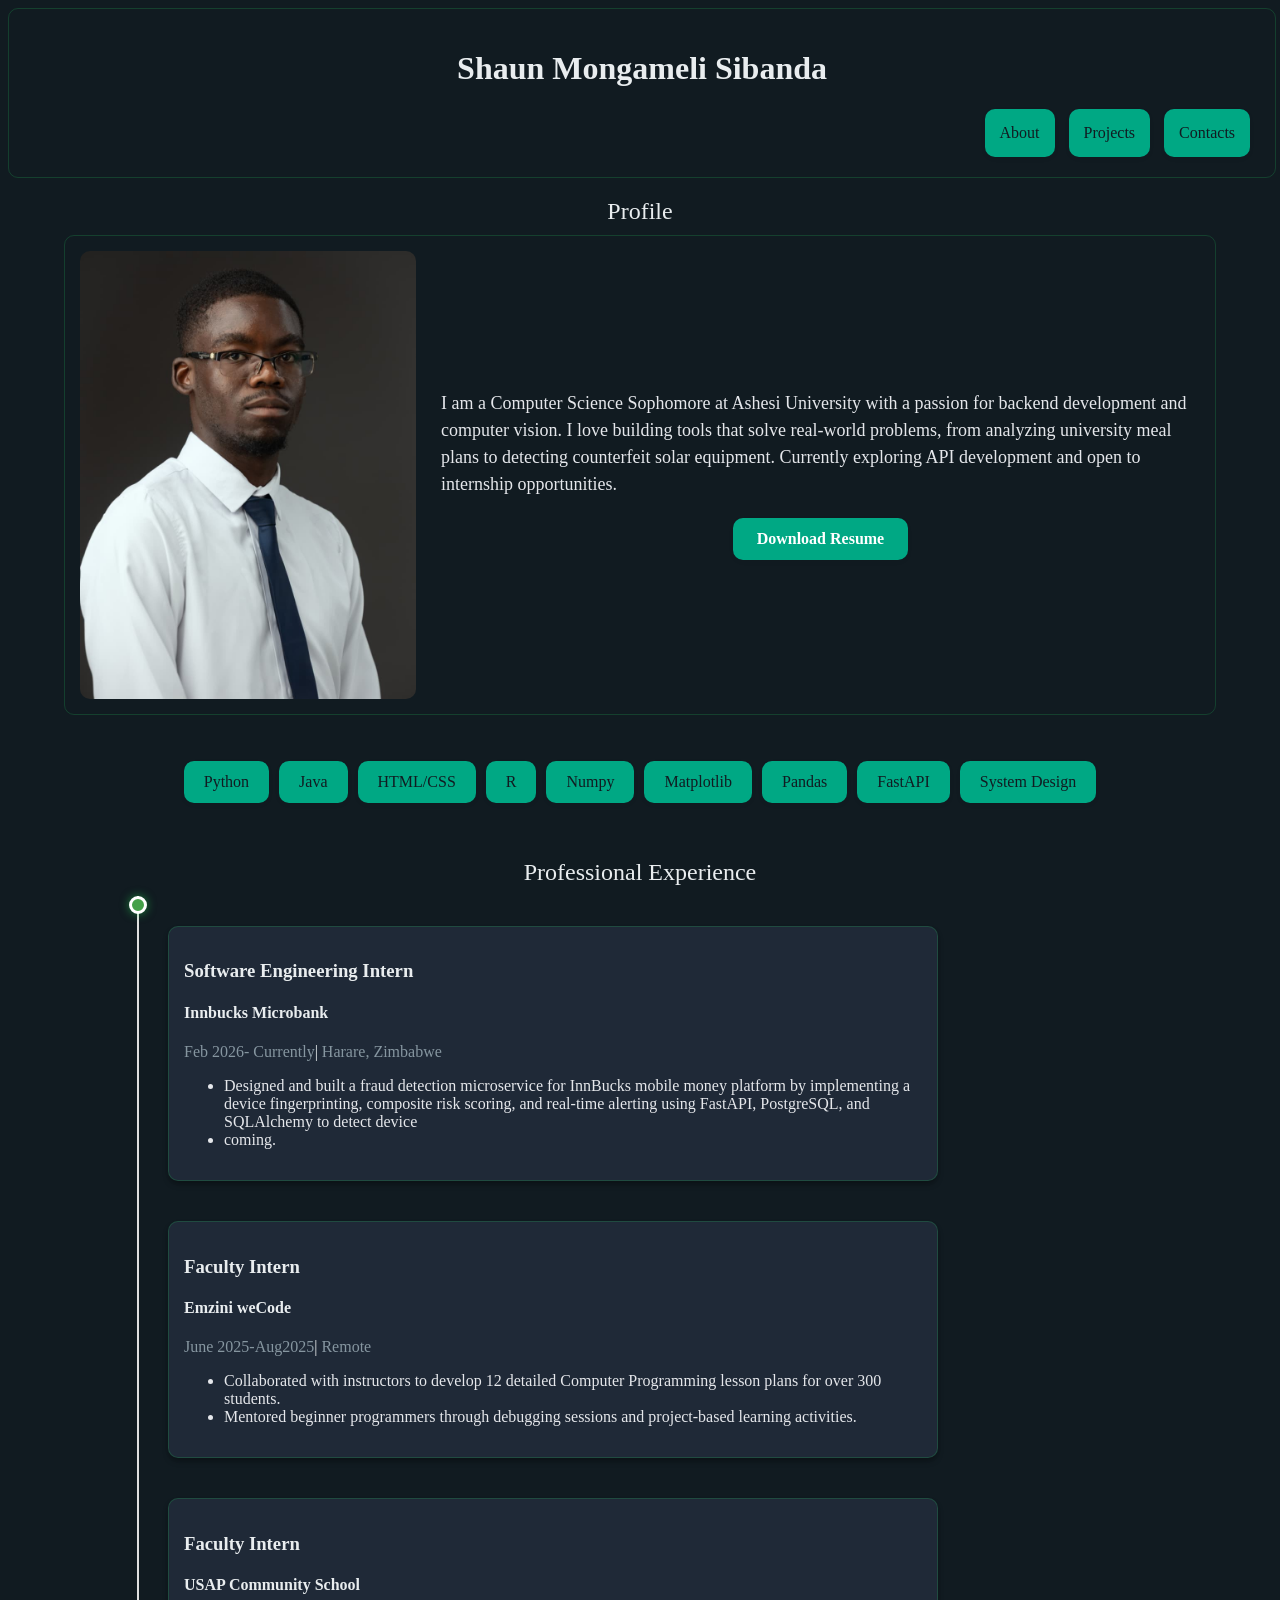
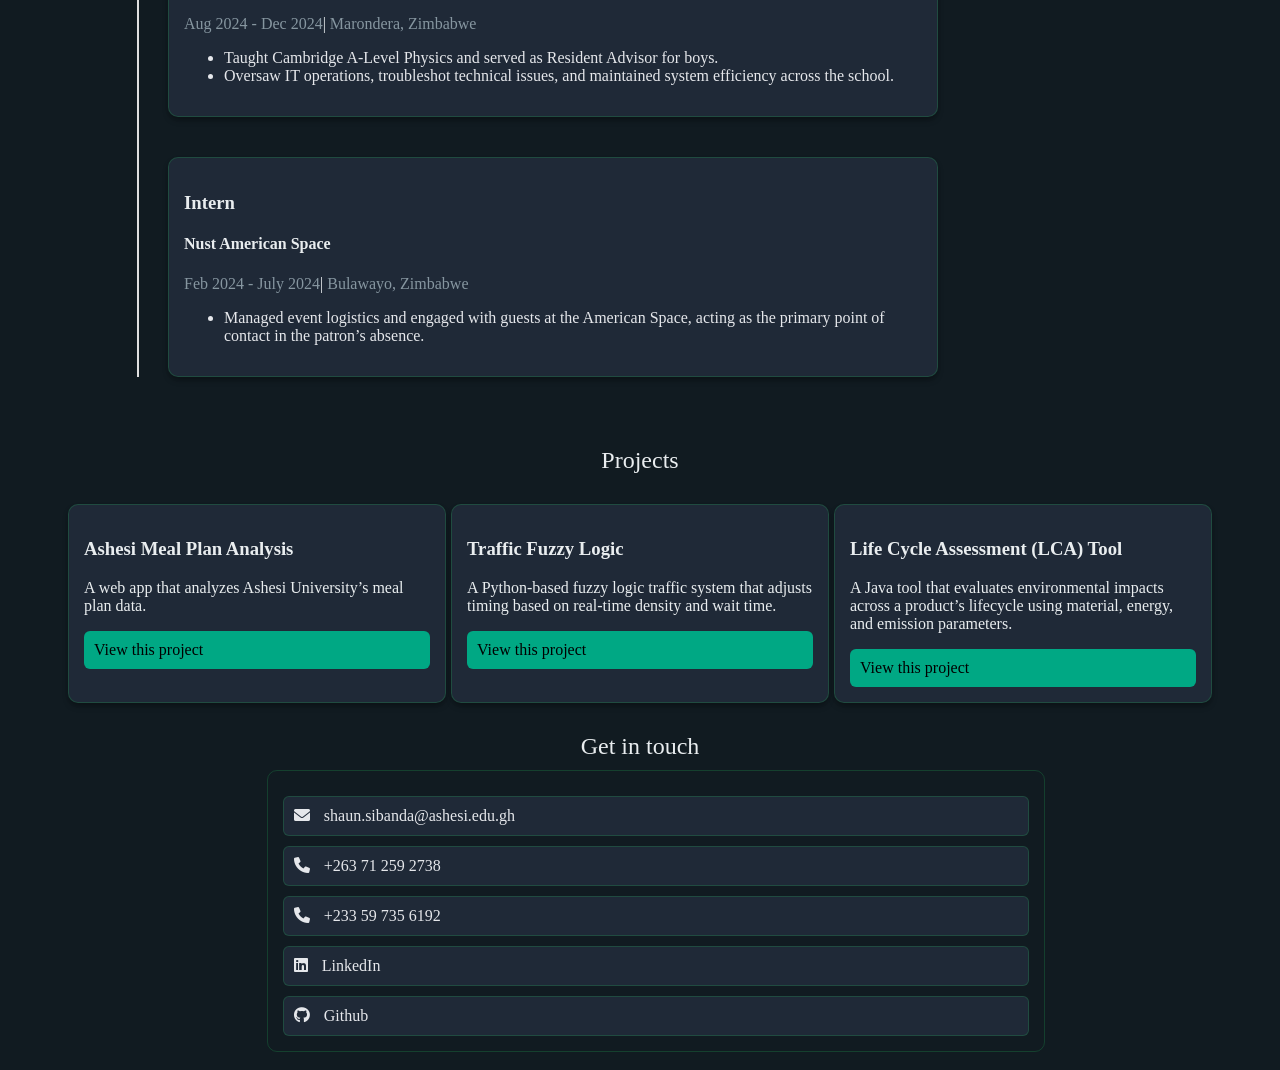
==== commit f33d6c58: "Merge branch 'main' of https://github.com/avatarmongacancode34/portfolio-prototype" ====
--- a/index.html
+++ b/index.html
@@ -44,6 +44,9 @@
         <a class ="skill">Numpy</a>
         <a class ="skill">Matplotlib</a>
         <a class ="skill">Pandas</a>
+        <a class ="skill">FastAPI</a>
+        <a class ="skill">System Design</a>
+        
 
     </div>
     
@@ -62,6 +65,17 @@
             <div class ="timeline-line"></div>
             <div class="timeline-ball"></div>
             <div class ="timeline-content">
+                <div class="job">
+                    <h3>Software Engineering Intern</h3>
+                    <h4>Innbucks Microbank</h4>
+                    <span>Feb 2026- Currently</span>|
+                    <span>Harare, Zimbabwe</span>
+                    <ul class="bullets">
+                        <li>Designed and built a fraud detection microservice for InnBucks mobile money platform by implementing a device fingerprinting, composite risk scoring, and real-time 
+alerting using FastAPI, PostgreSQL, and SQLAlchemy to detect device 
+                        <li>coming.</li>
+                    </ul>
+                </div>
                 <div class="job">
                     <h3>Faculty Intern</h3>
                     <h4>Emzini weCode</h4>
@@ -162,4 +176,4 @@
 </body>
 
 
-</html>+</html>
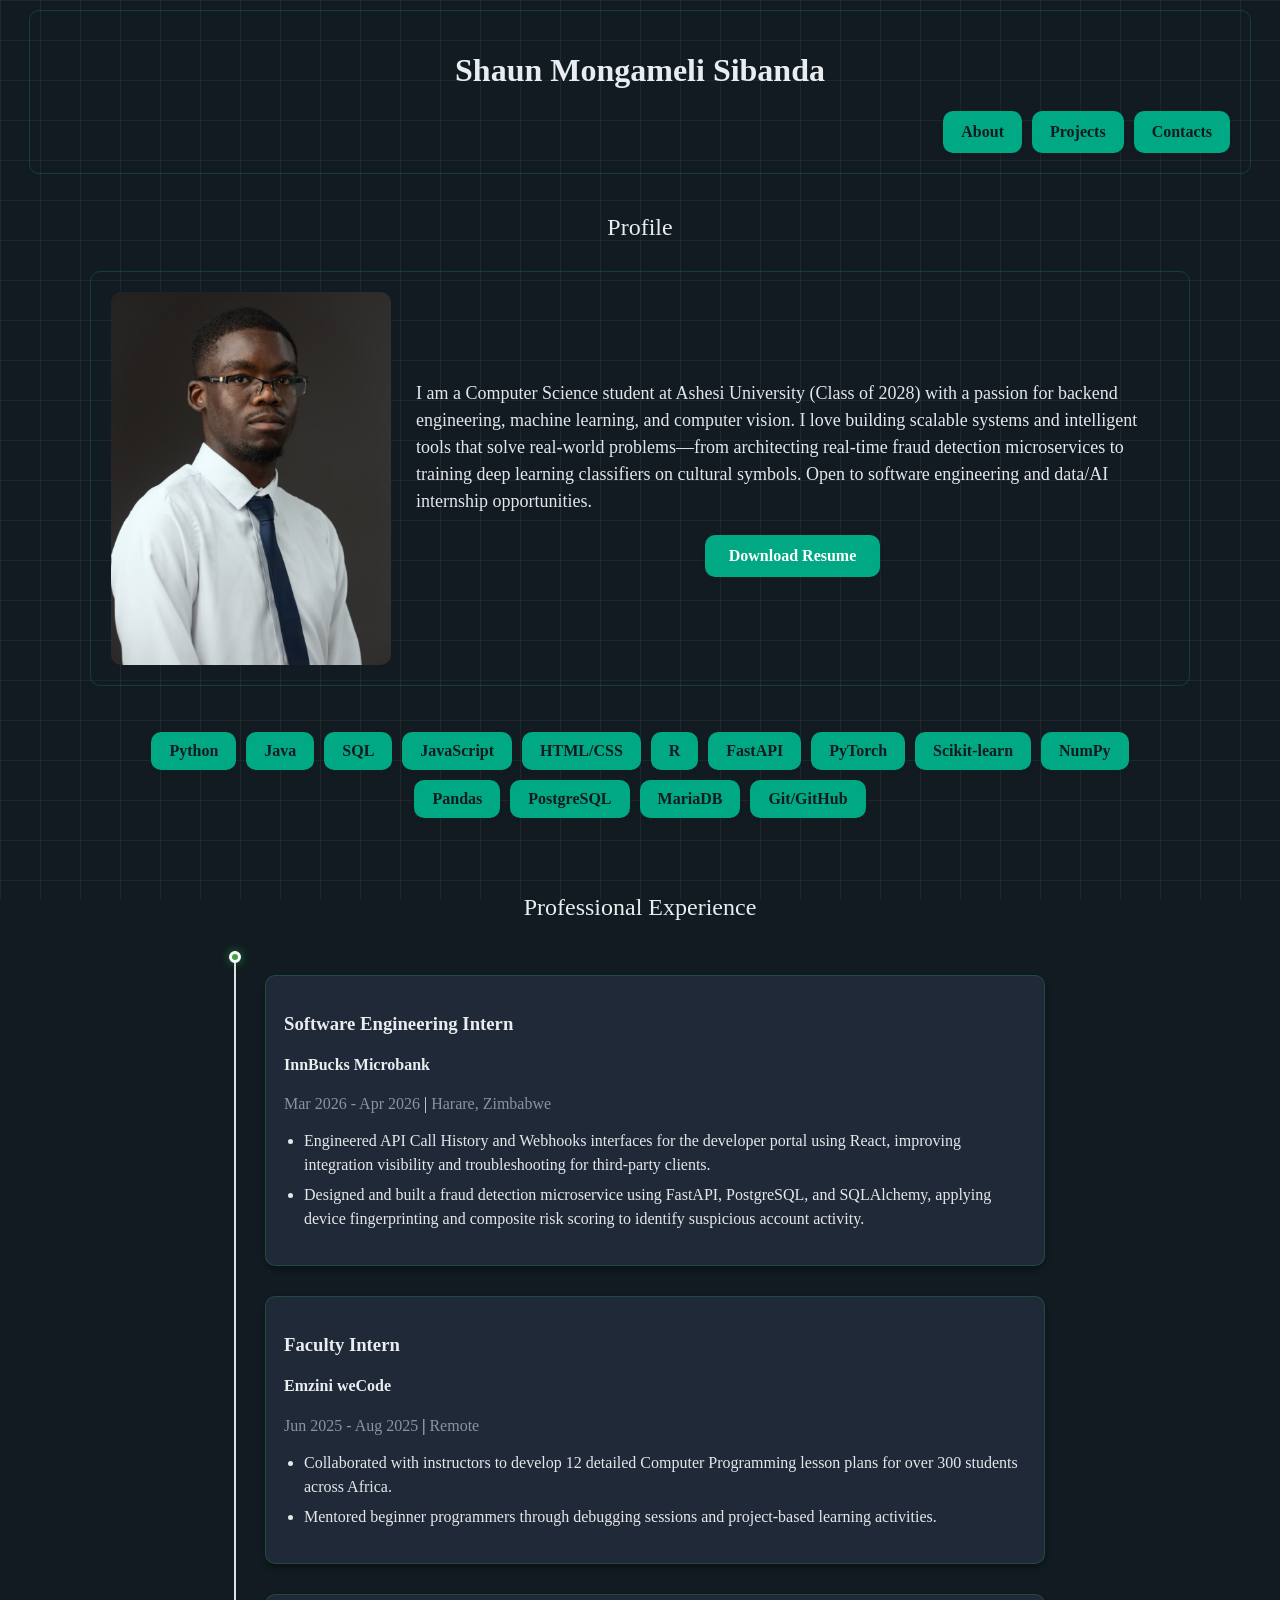
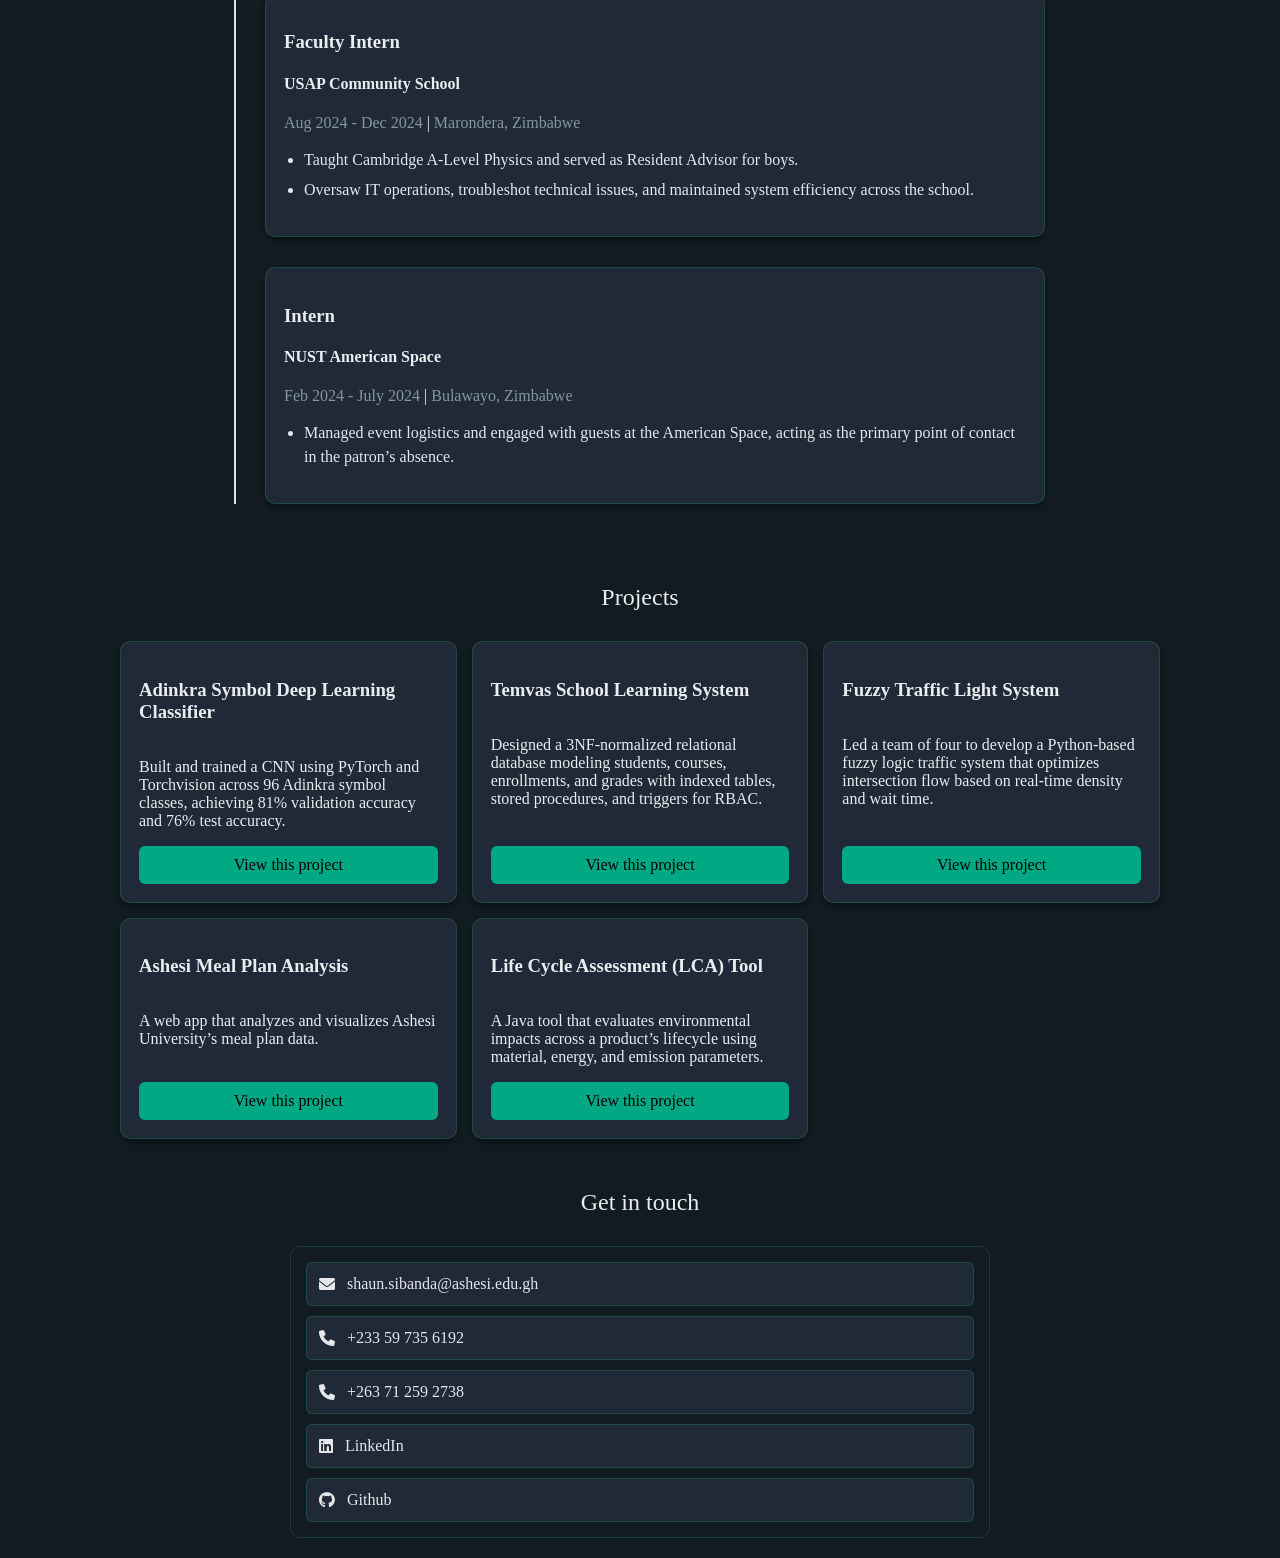
==== commit 701fed2d: "updated profile oct 2026" ====
--- a/index.html
+++ b/index.html
@@ -1,179 +1,165 @@
 <!DOCTYPE html>
+<html lang="en">
 <head>
-    <title> Shaun Monga's Portfolio</title>
+    <meta charset="UTF-8">
+    <title>Shaun Monga's Portfolio</title>
+    <meta name="viewport" content="width=device-width, initial-scale=1.0">
+    <link rel="icon" href="https://img.icons8.com/?size=100&id=111047&format=png&color=40C057" type="image/x-icon">
+    <link rel="stylesheet" href="https://cdnjs.cloudflare.com/ajax/libs/font-awesome/6.0.0/css/all.min.css">
     <link rel="stylesheet" href="style.css">
-    <meta name ="viewport" content="width=device-width, initial-scale=1.0">
-    <link rel ="icon" href="https://img.icons8.com/?size=100&id=111047&format=png&color=40C057" type="image/x-icon">
 </head>
-<link rel="stylesheet" href="https://cdnjs.cloudflare.com/ajax/libs/font-awesome/6.0.0/css/all.min.css"> 
 
 <body>
     <header>
         <h1>Shaun Mongameli Sibanda</h1>
-        <nav class = "navigation">
-            
-            <a href="#about" class = "navig">About</a>
-            <a href="#projects" class = "navig" >Projects</a>
-            <a href="#contacts" class = "navig">Contacts</a>
-            
+        <nav class="navigation">
+            <a href="#about" class="navig">About</a>
+            <a href="#projects" class="navig">Projects</a>
+            <a href="#contacts" class="navig">Contacts</a>
         </nav>
     </header>
-    <section id = "about">
-    <h2 class = "headings">Profile</h2>
-    
-    <div class="container">
-    <img src ="profile.jpeg" class = "image">
-    <div class = "text">
-        <p class="bio">
-            I am a Computer Science Sophomore at Ashesi University with a passion for backend development and
-computer vision. I love building tools that solve real-world problems, from analyzing university meal plans
-to detecting counterfeit solar equipment. Currently exploring API development and open to internship
-opportunities.
-        </p>
-        <a class ="resume" href="resume.pdf" download>Download Resume</a>                      
+
+    <section id="about">
+        <h2 class="headings">Profile</h2>
+
+        <div class="container">
+            <img src="profile.jpeg" alt="Shaun Mongameli Sibanda" class="image">
+            <div class="text">
+                <p class="bio">
+                    I am a Computer Science student at Ashesi University (Class of 2028) with a passion for backend engineering, machine learning, and computer vision. I love building scalable systems and intelligent tools that solve real-world problems—from architecting real-time fraud detection microservices to training deep learning classifiers on cultural symbols. Open to software engineering and data/AI internship opportunities.
+                </p>
+                <a class="resume" href="resume.pdf" download>Download Resume</a>
+            </div>
         </div>
- </div>
- 
-    <br>
-    <br>
-    <div class="skills">
-        <a class ="skill">Python</a>
-        <a class ="skill">Java</a>
-        <a class ="skill">HTML/CSS</a>
-        <a class ="skill">R</a>
-        <a class ="skill">Numpy</a>
-        <a class ="skill">Matplotlib</a>
-        <a class ="skill">Pandas</a>
-        <a class ="skill">FastAPI</a>
-        <a class ="skill">System Design</a>
-        
 
-    </div>
-    
+        <br>
+        <br>
 
-        
-        
+        <div class="skills">
+            <span class="skill">Python</span>
+            <span class="skill">Java</span>
+            <span class="skill">SQL</span>
+            <span class="skill">JavaScript</span>
+            <span class="skill">HTML/CSS</span>
+            <span class="skill">R</span>
+            <span class="skill">FastAPI</span>
+            <span class="skill">PyTorch</span>
+            <span class="skill">Scikit-learn</span>
+            <span class="skill">NumPy</span>
+            <span class="skill">Pandas</span>
+            <span class="skill">PostgreSQL</span>
+            <span class="skill">MariaDB</span>
+            <span class="skill">Git/GitHub</span>
+        </div>
 
-    
-    
-    </div>
-    <br>
-    <br>
-    <div class ="work">
-        <h2  class = "headings">Professional Experience</h2>
-        <div class ="timeline-container">
-            <div class ="timeline-line"></div>
-            <div class="timeline-ball"></div>
-            <div class ="timeline-content">
-                <div class="job">
-                    <h3>Software Engineering Intern</h3>
-                    <h4>Innbucks Microbank</h4>
-                    <span>Feb 2026- Currently</span>|
-                    <span>Harare, Zimbabwe</span>
-                    <ul class="bullets">
-                        <li>Designed and built a fraud detection microservice for InnBucks mobile money platform by implementing a device fingerprinting, composite risk scoring, and real-time 
-alerting using FastAPI, PostgreSQL, and SQLAlchemy to detect device 
-                        <li>coming.</li>
-                    </ul>
-                </div>
-                <div class="job">
-                    <h3>Faculty Intern</h3>
-                    <h4>Emzini weCode</h4>
-                    <span>June 2025-Aug2025</span>|
-                    <span>Remote</span>
-                    <ul class="bullets">
-                        <li>Collaborated with instructors to develop 12 detailed Computer Programming lesson plans for over 300 students.</li>
-                        <li>Mentored beginner programmers through debugging sessions and project-based learning activities.</li>
-                    </ul>
-                </div>
-                <div class="job">
-                    <h3>Faculty Intern</h3>
-                    <h4>USAP Community School</h4>
-                    <span>Aug 2024 - Dec 2024</span>|
-                    <span>Marondera, Zimbabwe</span>
-                    <ul class="bullets">
-                        <li>Taught Cambridge A-Level Physics and served as Resident Advisor for boys.</li>
-                        <li>Oversaw IT operations, troubleshot technical issues, and maintained system efficiency across the school.</li>
-                    </ul>
-                </div>
-                <div class="job">
-                    <h3>Intern</h3>
-                    <h4>Nust American Space</h4>
-                    <span>Feb 2024 - July 2024</span>|
-                    <span>Bulawayo, Zimbabwe</span>
-                    <ul class="bullets">
-                        <li>Managed event logistics and engaged with guests at the American Space, acting as the primary point of contact in the patron’s absence.</li>
-                        
-                    </ul>
+        <br>
+        <br>
+
+        <div class="work">
+            <h2 class="headings">Professional Experience</h2>
+            <div class="timeline-container">
+                <div class="timeline-line"></div>
+                <div class="timeline-ball"></div>
+                <div class="timeline-content">
+                    <div class="job">
+                        <h3>Software Engineering Intern</h3>
+                        <h4>InnBucks Microbank</h4>
+                        <span>Mar 2026 - Apr 2026</span> |
+                        <span>Harare, Zimbabwe</span>
+                        <ul class="bullets">
+                            <li>Engineered API Call History and Webhooks interfaces for the developer portal using React, improving integration visibility and troubleshooting for third-party clients.</li>
+                            <li>Designed and built a fraud detection microservice using FastAPI, PostgreSQL, and SQLAlchemy, applying device fingerprinting and composite risk scoring to identify suspicious account activity.</li>
+                        </ul>
+                    </div>
+                    <div class="job">
+                        <h3>Faculty Intern</h3>
+                        <h4>Emzini weCode</h4>
+                        <span>Jun 2025 - Aug 2025</span> |
+                        <span>Remote</span>
+                        <ul class="bullets">
+                            <li>Collaborated with instructors to develop 12 detailed Computer Programming lesson plans for over 300 students across Africa.</li>
+                            <li>Mentored beginner programmers through debugging sessions and project-based learning activities.</li>
+                        </ul>
+                    </div>
+                    <div class="job">
+                        <h3>Faculty Intern</h3>
+                        <h4>USAP Community School</h4>
+                        <span>Aug 2024 - Dec 2024</span> |
+                        <span>Marondera, Zimbabwe</span>
+                        <ul class="bullets">
+                            <li>Taught Cambridge A-Level Physics and served as Resident Advisor for boys.</li>
+                            <li>Oversaw IT operations, troubleshot technical issues, and maintained system efficiency across the school.</li>
+                        </ul>
+                    </div>
+                    <div class="job">
+                        <h3>Intern</h3>
+                        <h4>NUST American Space</h4>
+                        <span>Feb 2024 - July 2024</span> |
+                        <span>Bulawayo, Zimbabwe</span>
+                        <ul class="bullets">
+                            <li>Managed event logistics and engaged with guests at the American Space, acting as the primary point of contact in the patron’s absence.</li>
+                        </ul>
+                    </div>
                 </div>
             </div>
         </div>
-    </div>
     </section>
-  
-   
-    <section id = "projects" class = "projects"> 
-        <h2 class ="headings">Projects</h2>
-        <div class = "grid">
-        <div class = "card">
-            <h3>Ashesi Meal Plan Analysis</h3>
-            <p> A web app that analyzes Ashesi University’s meal plan data.</p>
-            <a href = "https://github.com/avatarmongacancode34/Meal-Plan-Analysis.git"> View this project</a>
-            
+
+    <section id="projects" class="projects">
+        <h2 class="headings">Projects</h2>
+        <div class="grid">
+            <div class="card">
+                <h3>Adinkra Symbol Deep Learning Classifier</h3>
+                <p>Built and trained a CNN using PyTorch and Torchvision across 96 Adinkra symbol classes, achieving 81% validation accuracy and 76% test accuracy.</p>
+                <a href="https://github.com/avatarmongacancode34" target="_blank" rel="noopener noreferrer">View this project</a>
+            </div>
+            <div class="card">
+                <h3>Temvas School Learning System</h3>
+                <p>Designed a 3NF-normalized relational database modeling students, courses, enrollments, and grades with indexed tables, stored procedures, and triggers for RBAC.</p>
+                <a href="https://github.com/avatarmongacancode34" target="_blank" rel="noopener noreferrer">View this project</a>
+            </div>
+            <div class="card">
+                <h3>Fuzzy Traffic Light System</h3>
+                <p>Led a team of four to develop a Python-based fuzzy logic traffic system that optimizes intersection flow based on real-time density and wait time.</p>
+                <a href="https://github.com/avatarmongacancode34/Discrete_final" target="_blank" rel="noopener noreferrer">View this project</a>
+            </div>
+            <div class="card">
+                <h3>Ashesi Meal Plan Analysis</h3>
+                <p>A web app that analyzes and visualizes Ashesi University’s meal plan data.</p>
+                <a href="https://github.com/avatarmongacancode34/Meal-Plan-Analysis.git" target="_blank" rel="noopener noreferrer">View this project</a>
+            </div>
+            <div class="card">
+                <h3>Life Cycle Assessment (LCA) Tool</h3>
+                <p>A Java tool that evaluates environmental impacts across a product’s lifecycle using material, energy, and emission parameters.</p>
+                <a href="https://github.com/AstroPolymorphius/ECOCYCLE/tree/main/ECOCYCLE%20PROJECT" target="_blank" rel="noopener noreferrer">View this project</a>
+            </div>
         </div>
-        <div class = "card">
-            <h3> Traffic Fuzzy Logic</h3>
-            <p>A Python-based fuzzy logic traffic system that adjusts timing based on real-time density and wait time.</p>
-            <a href = "https://github.com/avatarmongacancode34/Discrete_final"> View this project</a>
-             </div>
-        <div class ="card">
-            <h3>Life Cycle Assessment (LCA) Tool</h3>
-            <p>A Java tool that evaluates environmental impacts across a product’s lifecycle using material, energy, and emission parameters.</p>
-            <a href = "https://github.com/AstroPolymorphius/ECOCYCLE/tree/main/ECOCYCLE%20PROJECT"> View this project</a>
+    </section>
 
+    <section id="contacts">
+        <h2 class="headings">Get in touch</h2>
+        <div class="contacts-container">
+            <div class="contact">
+                <i class="fas fa-envelope"></i>
+                <a href="mailto:shaun.sibanda@ashesi.edu.gh">shaun.sibanda@ashesi.edu.gh</a>
+            </div>
+            <div class="contact">
+                <i class="fas fa-phone"></i>
+                <a href="tel:+233597356192">+233 59 735 6192</a>
+            </div>
+            <div class="contact">
+                <i class="fas fa-phone"></i>
+                <a href="tel:+263712592738">+263 71 259 2738</a>
+            </div>
+            <div class="contact">
+                <i class="fab fa-linkedin"></i>
+                <a href="https://www.linkedin.com/in/shaun-monga" target="_blank" rel="noopener noreferrer">LinkedIn</a>
+            </div>
+            <div class="contact">
+                <i class="fab fa-github"></i>
+                <a href="https://github.com/avatarmongacancode34" target="_blank" rel="noopener noreferrer">Github</a>
+            </div>
         </div>
-       
-        </div>
-        </section>
-        <section id ="contacts">
-            <h2 class = "headings">Get in touch </h2>
-            <div class = "contacts-container">
-                <div class = "contact">
-                    <i class="fas fa-envelope"></i>
-                   <a href="mailto:shaun.sibanda@ashesi.edu.gh">shaun.sibanda@ashesi.edu.gh</a>
-                </div>
-                <div class = "contact">
-
-                    <i class="fas fa-phone"></i>
-                    <a href="tel:+263712592738">+263 71 259 2738</a>
-                </div>
-                <div class = "contact">
-                    <i class="fas fa-phone"></i>
-                    <a href="tel:+233597356192">+233 59 735 6192</a>
-                </div>
-                <div class = "contact">
-                    <i class="fab fa-linkedin"></i>
-                    <a href="https://www.linkedin.com/in/shaun-monga">LinkedIn</a>
-                </div>
-                <div class = "contact">
-                    <i class="fab fa-github"></i> 
-    <a href="https://github.com/avatarmongacancode34">Github</a>
-                    
-                </div>
-
-                
-
-
-            </div>
-
-        </section>
-       
-        
-        
-       
-    
-    
+    </section>
 </body>
-
-
-</html>
+</html>
--- a/style.css
+++ b/style.css
@@ -1,189 +1,203 @@
+* {
+    box-sizing: border-box;
+}
+
+html {
+    scroll-behavior: smooth;
+}
 
 body {
-          font-family: 'Times New Roman', Times, serif;
-          background:#111B21;
-          color:#E9edef;
-          font-weight: 500;
-          background-image: linear-gradient(rgba(255,255,255,0.05) 1px transparent 1px),linear-gradient(90deg,rgba(255,255,255,0.05) 1px transparent 1px);
-          background-size: 40px 40px;
-          background-attachment: fixed; 
-          
-      }
-
-h1,h2,h3,h4,p,pre,header{
-    color:#e9edef;
-    
-}
-header,footer {
-          padding: 20px;
-          text-align: center;
-          border-radius: 10px;
-          transition: transform 0.2s;
-          border: 1px solid rgba(37,211,102,0.2);
-          width: 97%;
-          margin: 0 auto; 
-      }
-.navigation{
-    padding: auto;
-    text-align: end;
-}
-.navig{   display: inline-block;
-          padding: 15px;
-          border-radius: 10px;
-          box-shadow: 0 2px 5px rgba(0,0,0,0.05);
-          color:#111b21;
-          transition: transform 0.2s;
-          background: #00a884;
-          margin: 0 5px;
-      
-}
-.navig:hover {    
-          background: #005c4b;
-      }
-
-
+    font-family: 'Times New Roman', Times, serif;
+    background-color: #111B21;
+    color: #E9edef;
+    font-weight: 500;
+    background-image: 
+        linear-gradient(rgba(255, 255, 255, 0.05) 1px, transparent 1px),
+        linear-gradient(90deg, rgba(255, 255, 255, 0.05) 1px, transparent 1px);
+    background-size: 40px 40px;
+    background-attachment: fixed;
+    margin: 0;
+    padding: 10px;
+    overflow-x: hidden;
+}
+
+h1, h2, h3, h4, p, pre, header {
+    color: #e9edef;
+}
+
+header, footer {
+    padding: 20px;
+    text-align: center;
+    border-radius: 10px;
+    transition: transform 0.2s;
+    border: 1px solid rgba(37, 211, 102, 0.2);
+    width: 97%;
+    margin: 0 auto;
+}
+
+.navigation {
+    display: flex;
+    justify-content: flex-end;
+    flex-wrap: wrap;
+    gap: 10px;
+    margin-top: 10px;
+}
+
+.navig {
+    display: inline-block;
+    padding: 12px 18px;
+    border-radius: 10px;
+    box-shadow: 0 2px 5px rgba(0, 0, 0, 0.05);
+    color: #111b21;
+    transition: transform 0.2s, background 0.2s;
+    background: #00a884;
+    font-weight: bold;
+}
+
+.navig:hover {
+    background: #005c4b;
+    color: #e9edef;
+}
 
 .card {
-          background: #1F2937;
-          padding: 15px;
-          border-radius: 10px;
-          box-shadow: 0 4px 6px -1px rgba(0,0,0,0.3), 0 2px 4px -1px rgba(0,0,0,0.1);
-          transition: transform 0.2s, box-shadow 0.2s;
-          border: 1px solid rgba(37,211,102,0.2);
-}
+    background: #1F2937;
+    padding: 18px;
+    border-radius: 10px;
+    box-shadow: 0 4px 6px -1px rgba(0, 0, 0, 0.3), 0 2px 4px -1px rgba(0, 0, 0, 0.1);
+    transition: transform 0.2s, box-shadow 0.2s;
+    border: 1px solid rgba(37, 211, 102, 0.2);
+    display: flex;
+    flex-direction: column;
+    justify-content: space-between;
+}
+
 .card:hover {
-          transform: translateY(-4px);
-          box-shadow: 0 6px 12px rgba(0,0,0,0.1);
-}
-
-
-
-
-
-
-.card a:hover{
+    transform: translateY(-4px);
+    box-shadow: 0 6px 12px rgba(0, 0, 0, 0.1);
+}
+
+.card a {
+    text-decoration: none;
+    display: block;
+    text-align: center;
+    padding: 10px;
+    background: #00a884;
+    color: black;
+    border-radius: 6px;
+    font-weight: 500;
+    margin-top: auto;
+    transition: background 0.2s, color 0.2s;
+}
+
+.card a:hover {
     background: #005c4b;
-}
-
-.card a {
-          text-decoration: none;
-          display: block;
-          padding: 10px;
-          background: #00a884;
-          color: black;
-          border-radius: 6px;
-          font-weight: 500;
-          margin-top: 10px;
-          transition: background 0.2s;
+    color: #e9edef;
 }
 
 .grid {
-          display: grid;
-          grid-template-columns: repeat(auto-fit, minmax(200px, 1fr));
-          gap: 5px;
-          margin-top: 20px;
-}
-
-.container{
+    display: grid;
+    grid-template-columns: repeat(auto-fit, minmax(260px, 1fr));
+    gap: 15px;
+    margin-top: 20px;
+}
+
+.container {
     display: flex;
     align-items: center;
-    padding: 15px;
+    padding: 20px;
     border-radius: 10px;
     transition: transform 0.2s;
-    border: 1px solid rgba(37,211,102,0.2);
+    border: 1px solid rgba(37, 211, 102, 0.2);
     width: 90%;
+    max-width: 1100px;
     margin: 0 auto;
 }
 
-
-
-.image{
-    width:30%;
+.image {
+    width: 28%;
+    max-width: 280px;
     border-radius: 10px;
     margin-right: 25px;
     flex-shrink: 0;
-
-
-}
-
-.text{
-          flex: 1;
-          min-width: 0;
-          display: flex;
-          flex-direction: column;
-          gap: 20px;}
-.bio{
+    object-fit: cover;
+}
+
+.text {
+    flex: 1;
+    min-width: 0;
+    display: flex;
+    flex-direction: column;
+    gap: 20px;
+}
+
+.bio {
     margin: 0;
     font-weight: 500;
     font-family: 'Times New Roman', Times, serif;
     color: #E5E7EB;
     font-size: large;
     line-height: 1.5;
-          
-}
-
-.resume{
+}
+
+.resume {
     text-align: center;
     padding: 12px 24px;
     border-radius: 10px;
-    box-shadow: 0 2px 5px rgba(0,0,0,0.05);
-    transition: all  0.2s ease;
+    box-shadow: 0 2px 5px rgba(0, 0, 0, 0.05);
+    transition: all 0.2s ease;
     background: #00a884;
     max-width: 100%;
     align-self: center;
     color: white;
     text-decoration: none;
-
     font-weight: bold;
-          
-          
-         
-
-}
-.resume:hover{
+}
+
+.resume:hover {
     background: #005c4b;
-
-}
-
-.headings{
+}
+
+.headings {
     text-align: center;
     display: block;
     padding: 10px;
     border-radius: 10px;
     font-weight: 500;
-    margin:0 auto;
+    margin: 20px auto;
     width: 60%;
-          
-}
-
-
-a{
+}
+
+a {
     text-decoration: none;
-    color: #E5E7EB ;
-}
-section{
+    color: #E5E7EB;
+}
+
+section {
     padding: 10px;
 }
-.timeline-container{
+
+.timeline-container {
     position: relative;
-   padding-left: 20px;
-    max-width: 800px;
-    margin: 0 auto 0 100px;
-}
-.timeline-line{
+    padding: 0 20px;
+    max-width: 850px;
+    margin: 0 auto;
+}
+
+.timeline-line {
     position: absolute;
-    left:20px;
-    top:0;
-    bottom:0;
+    left: 20px;
+    top: 0;
+    bottom: 0;
     width: 2px;
     background-color: #e0e0e0;
     z-index: 1;
     transform: translateX(-50%);
 }
-.timeline-ball{
+
+.timeline-ball {
     position: sticky;
-    top:50px;
-    left:20px;
+    top: 50px;
+    left: 20px;
     width: 12px;
     height: 12px;
     background-color: #45a049;
@@ -194,130 +208,209 @@
     transform: translateX(-50%);
     margin-bottom: 12px;
 }
-.timeline-content{
+
+.timeline-content {
     padding-left: 30px;
-
-}
-.job{
-    margin-bottom: 40px;
+}
+
+.job {
+    margin-bottom: 30px;
     position: relative;
     background: #1F2937;
+    padding: 18px;
+    border-radius: 10px;
+    box-shadow: 0 4px 6px -1px rgba(0, 0, 0, 0.3), 0 2px 4px -1px rgba(0, 0, 0, 0.1);
+    transition: transform 0.2s;
+    border: 1px solid rgba(37, 211, 102, 0.2);
+}
+
+.bullets {
+    padding-left: 20px;
+    line-height: 1.5;
+}
+
+.bullets li {
+    margin-bottom: 6px;
+}
+
+span {
+    color: #8696a0;
+}
+
+li {
+    color: #E5E7EB;
+}
+
+.contacts-container {
     padding: 15px;
     border-radius: 10px;
-    box-shadow: 0 4px 6px -1px rgba(0,0,0,0.3), 0 2px 4px -1px rgba(0,0,0,0.1);
     transition: transform 0.2s;
-    border: 1px solid rgba(37,211,102,0.2);
-   
-}
-
-
-span{
-    color:#8696a0;
-}
-li{
-    color:#E5E7EB;
-}
-.contacts-container {
-          
-          padding: 15px;
-          border-radius: 10px;
-          
-          transition: transform 0.2s;
-          border: 1px solid rgba(37,211,102,0.2);
-          margin-left: 20%;
-          width: 60%;
-      }
-.contact{
-        text-decoration: none;
-          display: block;
-          padding: 10px;
-          background: #1F2937;
-          color: black;
-          border-radius: 6px;
-          font-weight: 500;
-          margin-top: 10px;
-          border: 1px solid rgba(37,211,102,0.2);
-
-}
-.contact:hover{
+    border: 1px solid rgba(37, 211, 102, 0.2);
+    margin: 0 auto;
+    width: 60%;
+    max-width: 700px;
+}
+
+.contact {
+    text-decoration: none;
+    display: flex;
+    align-items: center;
+    padding: 12px;
+    background: #1F2937;
+    color: black;
+    border-radius: 6px;
+    font-weight: 500;
+    margin-top: 10px;
+    border: 1px solid rgba(37, 211, 102, 0.2);
+    transition: background 0.2s;
+    word-break: break-word;
+}
+
+.contact:first-child {
+    margin-top: 0;
+}
+
+.contact:hover {
     background: #00a884;
-
-}
-.skills{
+}
+
+.skills {
     display: flex;
     text-align: center;
     flex-wrap: wrap;
     justify-content: center;
     gap: 10px;
     padding: 10px;
-
-}
-.skill{
+    max-width: 1000px;
+    margin: 0 auto;
+}
+
+.skill {
     display: inline-flex;
     align-items: center;
-    padding: 12px 20px;
-    border-radius: 10px;
-    box-shadow: 0 2px 5px rgba(0,0,0,0.05);
-    color:#111b21;
+    padding: 10px 18px;
+    border-radius: 10px;
+    box-shadow: 0 2px 5px rgba(0, 0, 0, 0.05);
+    color: #111b21;
     transition: transform 0.2s;
     background: #00a884;
-    
-      
-}
-
-.contact i{
+    font-weight: bold;
+}
+
+.contact i {
     color: #E5E7EB;
-    margin-right: 10px;
-}
-.projects{
-    margin-left: 50px;
-    margin-right: 50px;
-}
-
-/*mobile phone*/
+    margin-right: 12px;
+    flex-shrink: 0;
+}
+
+.projects {
+    margin-left: auto;
+    margin-right: auto;
+    max-width: 1100px;
+    padding: 10px 30px;
+}
+
+/* Tablet Responsiveness */
+@media (max-width: 900px) {
+    .container {
+        width: 95%;
+    }
+
+    .image {
+        width: 35%;
+    }
+
+    .contacts-container {
+        width: 85%;
+    }
+
+    .headings {
+        width: 80%;
+    }
+}
+
+/* Mobile Phone Responsiveness */
 @media (max-width: 600px) {
-  .grid {
-    grid-template-columns: 1fr;
-  }
-
-
-  
-
-
-  .timeline-container {
-    margin-left: 15px;
-    padding-left: 15px;
-  }
-
-
-  .container {
-    flex-direction: column;
-    margin: 0 15px;
-    width: auto;
-  }
-
-
-  .image {
-    width: 100%;
-    max-width: 100%;
-    margin-right: 0;
-    margin-bottom: 15px;
-  }
-
-
-  .headings {
-    width: 90%;
-  }
-
-
-  .resume {
-    max-width: 90%;
-  }
-
-
-  .projects {
-    padding: 0 15px;
-
-  }
-}
-
+    body {
+        padding: 5px;
+    }
+
+    header {
+        width: 100%;
+        padding: 15px 10px;
+    }
+
+    header h1 {
+        font-size: 1.5rem;
+    }
+
+    .navigation {
+        justify-content: center;
+    }
+
+    .navig {
+        padding: 10px 14px;
+        font-size: 0.95rem;
+    }
+
+    .grid {
+        grid-template-columns: 1fr;
+    }
+
+    .timeline-container {
+        padding: 0 5px 0 15px;
+    }
+
+    .timeline-line,
+    .timeline-ball {
+        left: 15px;
+    }
+
+    .timeline-content {
+        padding-left: 20px;
+    }
+
+    .container {
+        flex-direction: column;
+        width: 100%;
+        padding: 15px;
+    }
+
+    .image {
+        width: 75%;
+        max-width: 220px;
+        margin-right: 0;
+        margin-bottom: 15px;
+    }
+
+    .bio {
+        font-size: 1rem;
+        text-align: center;
+    }
+
+    .headings {
+        width: 95%;
+        font-size: 1.4rem;
+    }
+
+    .resume {
+        width: 100%;
+        max-width: 260px;
+    }
+
+    .projects {
+        padding: 10px;
+        margin-left: 0;
+        margin-right: 0;
+    }
+
+    .contacts-container {
+        width: 100%;
+        padding: 12px;
+    }
+
+    .skill {
+        padding: 8px 14px;
+        font-size: 0.9rem;
+    }
+}
